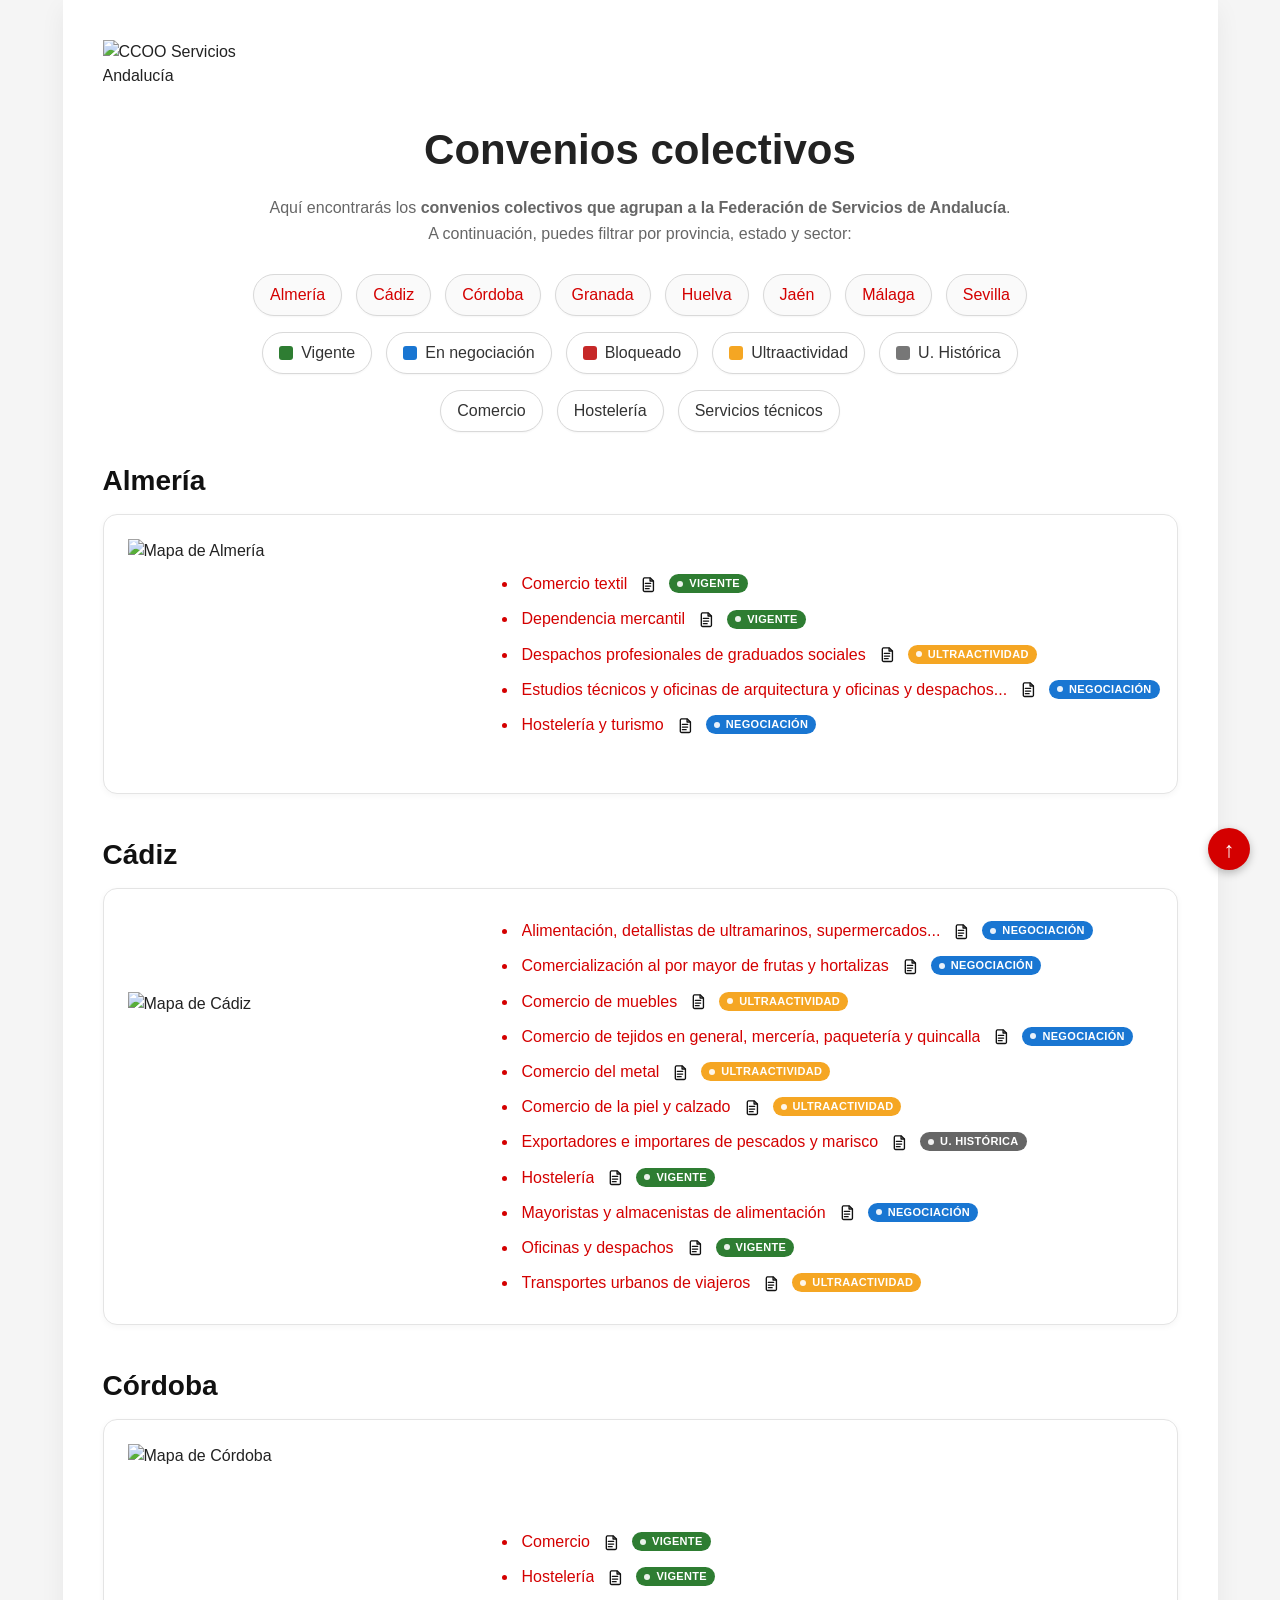
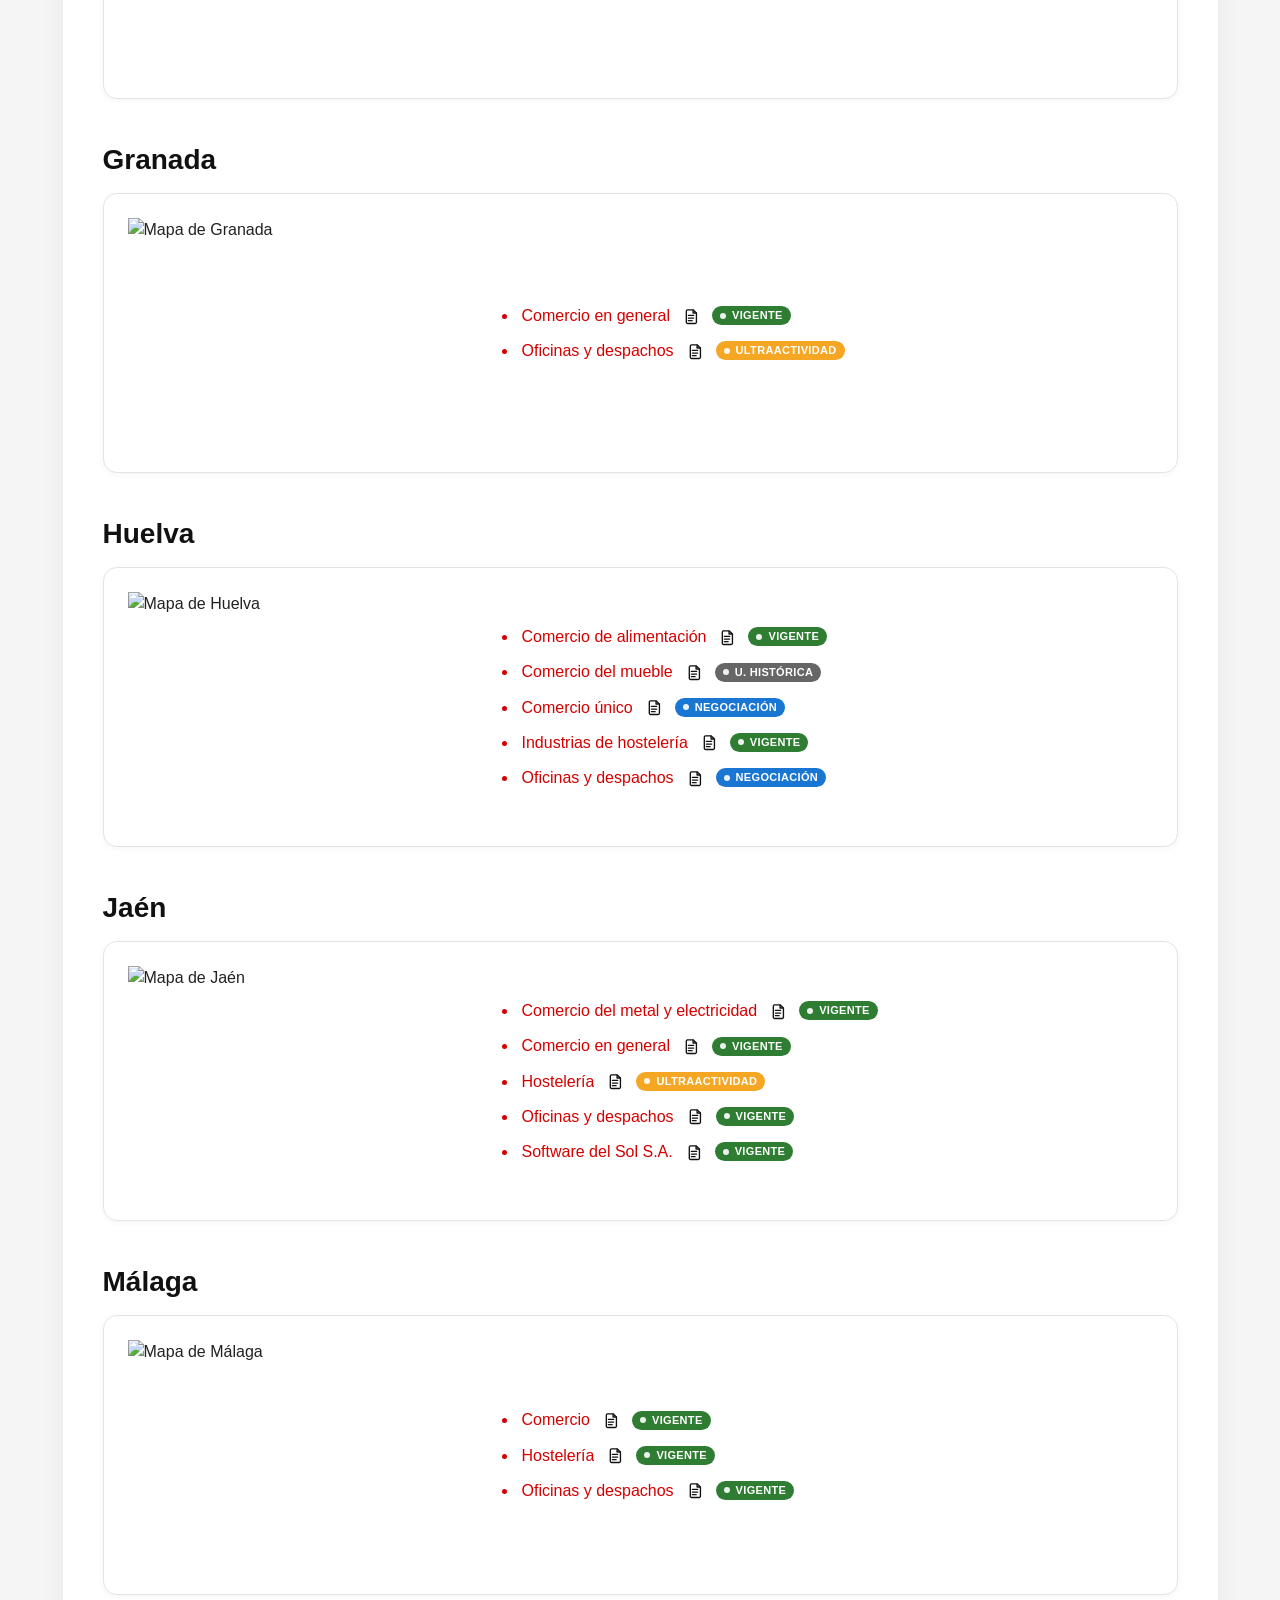
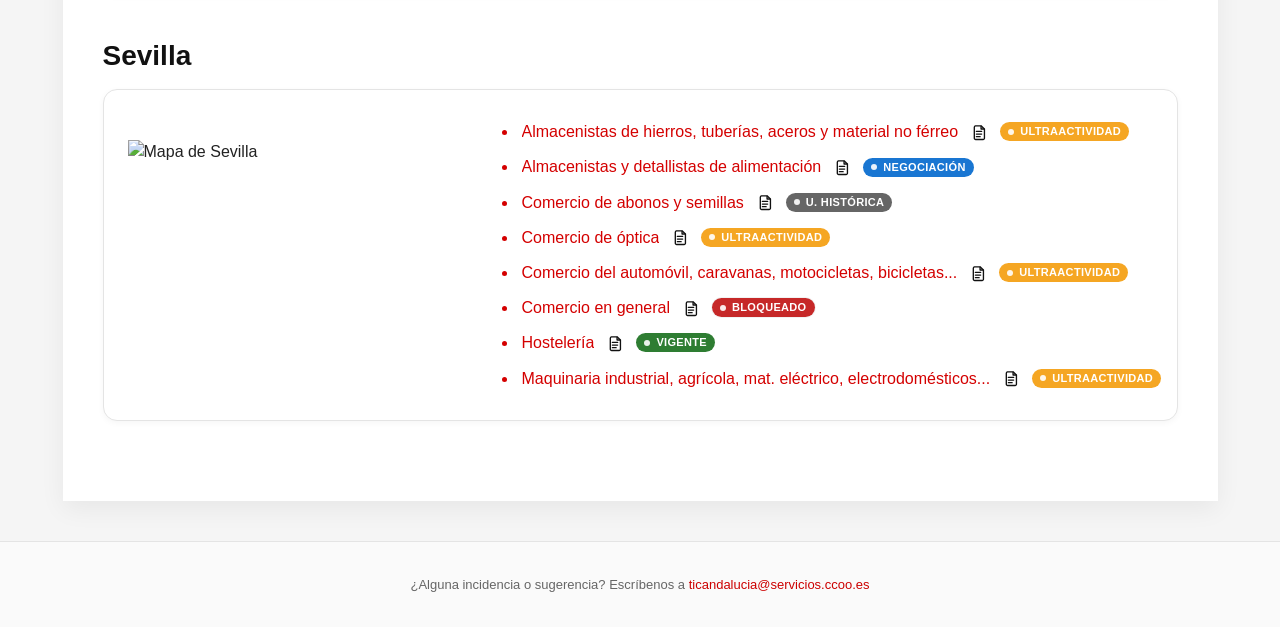
==== index.html @ d693a4e1 "Rename convenios.html to index.html" ====
<!DOCTYPE html>

<html lang="es">
<head>
<meta charset="utf-8"/>
<meta content="width=device-width, initial-scale=1.0" name="viewport"/>
<title>Convenios colectivos</title>
<meta content="Convenios colectivos provinciales del sector servicios en Andalucía" name="description"/>
<link href="style.css" rel="stylesheet"/>
</head>
<body>
<a aria-label="Volver arriba" class="volver-arriba" href="#">↑</a>
<div class="container">
<img alt="CCOO Servicios Andalucía" class="logo" src="img/ccoo.png"/>
<h1>Convenios colectivos</h1>
<p class="intro">
Aquí encontrarás los <b>convenios colectivos que agrupan a la Federación de Servicios de Andalucía</b>.</br>A continuación, puedes filtrar por provincia, estado y sector:
</p>
<nav aria-label="Filtrar por provincias" class="indice-provincias">
<button class="provincia-filtro" data-provincia="almeria" type="button" title="Filtrar por provincia: Almería">Almería</button>
<button class="provincia-filtro" data-provincia="cadiz" type="button" title="Filtrar por provincia: Cádiz">Cádiz</button>
<button class="provincia-filtro" data-provincia="cordoba" type="button" title="Filtrar por provincia: Córdoba">Córdoba</button>
<button class="provincia-filtro" data-provincia="granada" type="button" title="Filtrar por provincia: Granada">Granada</button>
<button class="provincia-filtro" data-provincia="huelva" type="button" title="Filtrar por provincia: Huelva">Huelva</button>
<button class="provincia-filtro" data-provincia="jaen" type="button" title="Filtrar por provincia: Jaén">Jaén</button>
<button class="provincia-filtro" data-provincia="malaga" type="button" title="Filtrar por provincia: Málaga">Málaga</button>
<button class="provincia-filtro" data-provincia="sevilla" type="button" title="Filtrar por provincia: Sevilla">Sevilla</button>
</nav>
<div aria-label="Filtrar por estado del convenio" class="leyenda-estados">
<button class="estado-item" data-estado="vigente" type="button" title="Filtrar por estado: Vigente">
<span class="badge vigente"></span> Vigente
</button>
<button class="estado-item" data-estado="negociacion" type="button" title="Filtrar por estado: En negociación">
<span class="badge negociacion"></span> En negociación
</button>
<button class="estado-item" data-estado="bloqueado" type="button" title="Filtrar por estado: Bloqueado">
<span class="badge bloqueado"></span> Bloqueado
</button>
<button class="estado-item" data-estado="ultraactividad" type="button" title="Filtrar por estado: Ultraactividad">
<span class="badge ultra"></span> Ultraactividad
</button>
<button class="estado-item" data-estado="caducado" type="button" title="Filtrar por estado: Ultraactividad histórica">
<span class="badge caducado"></span> U. Histórica
</button>
</div>
<div aria-label="Filtrar por sector" class="leyenda-sectores">
<button class="sector-item" data-sector="comercio" type="button" title="Filtrar por sector: Comercio">Comercio</button>
<button class="sector-item" data-sector="hosteleria-turismo" type="button" title="Filtrar por sector: Hostelería">Hostelería</button>
<button class="sector-item" data-sector="servicios-tecnicos" type="button" title="Filtrar por sector: Servicios técnicos">Servicios técnicos</button>
</div>
<h2 id="almeria">Almería</h2>
<div class="provincia" data-provincia="almeria">
<img alt="Mapa de Almería" src="img/almeria.png"/>
<ul>
<li class="convenio vigente" data-codigo="04000115011982"><div class="convenio-cabecera"><a href="https://ccoo.app/convenio/convenio-colectivo-comercio-textil-de-almeria/" title="Información general" target="_blank" rel="noopener">Comercio textil</a><div class="convenio-acciones">
<button aria-label="Detalle" class="icono-accion icono-detalle" title="Detalle" type="button">
<svg aria-hidden="true" viewbox="0 0 24 24">
<path d="M7 3.75h7.75L19.25 8v12.25A1.75 1.75 0 0 1 17.5 22h-10A1.75 1.75 0 0 1 5.75 20.25V5.5A1.75 1.75 0 0 1 7.5 3.75Z" fill="none" stroke="currentColor" stroke-linejoin="round" stroke-width="1.8"></path>
<path d="M14.75 3.75V8h4.5" fill="none" stroke="currentColor" stroke-linejoin="round" stroke-width="1.8"></path>
<path d="M8.5 11.25h7M8.5 14.75h7M8.5 18.25h5" fill="none" stroke="currentColor" stroke-linecap="round" stroke-width="1.8"></path>
</svg>
</button>
</div><span class="estado vigente">VIGENTE</span></div></li>
<li class="convenio vigente" data-codigo="04000175011982"><div class="convenio-cabecera"><a href="https://ccoo.app/convenio/convenio-colectivo-dependencia-mercantil-comercio-de-almeria/" title="Información general" target="_blank" rel="noopener">Dependencia mercantil</a><div class="convenio-acciones">
<button aria-label="Detalle" class="icono-accion icono-detalle" title="Detalle" type="button">
<svg aria-hidden="true" viewbox="0 0 24 24">
<path d="M7 3.75h7.75L19.25 8v12.25A1.75 1.75 0 0 1 17.5 22h-10A1.75 1.75 0 0 1 5.75 20.25V5.5A1.75 1.75 0 0 1 7.5 3.75Z" fill="none" stroke="currentColor" stroke-linejoin="round" stroke-width="1.8"></path>
<path d="M14.75 3.75V8h4.5" fill="none" stroke="currentColor" stroke-linejoin="round" stroke-width="1.8"></path>
<path d="M8.5 11.25h7M8.5 14.75h7M8.5 18.25h5" fill="none" stroke="currentColor" stroke-linecap="round" stroke-width="1.8"></path>
</svg>
</button>
</div><span class="estado vigente">VIGENTE</span></div></li>
<li class="convenio ultraactividad" data-codigo="04000195011982"><div class="convenio-cabecera"><a href="https://ccoo.app/convenio/convenio-colectivo-despachos-profesionales-de-graduados-sociales-de-almeria/" title="Información general" target="_blank" rel="noopener">Despachos profesionales de graduados sociales</a><div class="convenio-acciones">
<button aria-label="Detalle" class="icono-accion icono-detalle" title="Detalle" type="button">
<svg aria-hidden="true" viewbox="0 0 24 24">
<path d="M7 3.75h7.75L19.25 8v12.25A1.75 1.75 0 0 1 17.5 22h-10A1.75 1.75 0 0 1 5.75 20.25V5.5A1.75 1.75 0 0 1 7.5 3.75Z" fill="none" stroke="currentColor" stroke-linejoin="round" stroke-width="1.8"></path>
<path d="M14.75 3.75V8h4.5" fill="none" stroke="currentColor" stroke-linejoin="round" stroke-width="1.8"></path>
<path d="M8.5 11.25h7M8.5 14.75h7M8.5 18.25h5" fill="none" stroke="currentColor" stroke-linecap="round" stroke-width="1.8"></path>
</svg>
</button>
</div><span class="estado ultraactividad" class="estado vigente">ULTRAACTIVIDAD</span></div></li>
<li class="convenio negociacion" data-codigo="04000295011982"><div class="convenio-cabecera"><a href="https://ccoo.app/convenio/convenio-colectivo-estudios-tecnicos-y-oficinas-de-arquitectura-y-oficinas-y-despachos-en-general-de-almeria/" title="Información general" target="_blank" rel="noopener">Estudios técnicos y oficinas de arquitectura y oficinas y despachos...</a><div class="convenio-acciones">
<button aria-label="Detalle" class="icono-accion icono-detalle" title="Detalle" type="button">
<svg aria-hidden="true" viewbox="0 0 24 24">
<path d="M7 3.75h7.75L19.25 8v12.25A1.75 1.75 0 0 1 17.5 22h-10A1.75 1.75 0 0 1 5.75 20.25V5.5A1.75 1.75 0 0 1 7.5 3.75Z" fill="none" stroke="currentColor" stroke-linejoin="round" stroke-width="1.8"></path>
<path d="M14.75 3.75V8h4.5" fill="none" stroke="currentColor" stroke-linejoin="round" stroke-width="1.8"></path>
<path d="M8.5 11.25h7M8.5 14.75h7M8.5 18.25h5" fill="none" stroke="currentColor" stroke-linecap="round" stroke-width="1.8"></path>
</svg>
</button>
</div><span class="estado negociacion">NEGOCIACIÓN</span></div></li>
<li class="convenio negociacion" data-codigo="04000365011982"><div class="convenio-cabecera"><a href="https://ccoo.app/convenio/convenio-colectivo-hosteleria-y-turismo-de-almeria/" title="Información general" target="_blank" rel="noopener">Hostelería y turismo</a><div class="convenio-acciones">
<button aria-label="Detalle" class="icono-accion icono-detalle" title="Detalle" type="button">
<svg aria-hidden="true" viewbox="0 0 24 24">
<path d="M7 3.75h7.75L19.25 8v12.25A1.75 1.75 0 0 1 17.5 22h-10A1.75 1.75 0 0 1 5.75 20.25V5.5A1.75 1.75 0 0 1 7.5 3.75Z" fill="none" stroke="currentColor" stroke-linejoin="round" stroke-width="1.8"></path>
<path d="M14.75 3.75V8h4.5" fill="none" stroke="currentColor" stroke-linejoin="round" stroke-width="1.8"></path>
<path d="M8.5 11.25h7M8.5 14.75h7M8.5 18.25h5" fill="none" stroke="currentColor" stroke-linecap="round" stroke-width="1.8"></path>
</svg>
</button>
</div><span class="estado negociacion">NEGOCIACIÓN</span></div></li>
</ul>
</div>
<h2 id="cadiz">Cádiz</h2>
<div class="provincia" data-provincia="cadiz">
<img alt="Mapa de Cádiz" src="img/cadiz.png"/>
<ul>
<li class="convenio negociacion" data-codigo="11003305012001"><div class="convenio-cabecera"><a href="https://ccoo.app/convenio/convenio-colectivo-alimentacion-detallistas-de-ultramarinos-supermercados-y-autoservicios-de-cadiz/" title="Información general" target="_blank" rel="noopener">Alimentación, detallistas de ultramarinos, supermercados...</a><div class="convenio-acciones">
<button aria-label="Detalle" class="icono-accion icono-detalle" title="Detalle" type="button">
<svg aria-hidden="true" viewbox="0 0 24 24">
<path d="M7 3.75h7.75L19.25 8v12.25A1.75 1.75 0 0 1 17.5 22h-10A1.75 1.75 0 0 1 5.75 20.25V5.5A1.75 1.75 0 0 1 7.5 3.75Z" fill="none" stroke="currentColor" stroke-linejoin="round" stroke-width="1.8"></path>
<path d="M14.75 3.75V8h4.5" fill="none" stroke="currentColor" stroke-linejoin="round" stroke-width="1.8"></path>
<path d="M8.5 11.25h7M8.5 14.75h7M8.5 18.25h5" fill="none" stroke="currentColor" stroke-linecap="round" stroke-width="1.8"></path>
</svg>
</button>
</div><span class="estado negociacion">NEGOCIACIÓN</span></div></li>
<li class="convenio negociacion" data-codigo="11001214011982"><div class="convenio-cabecera"><a href="https://ccoo.app/convenio/convenio-colectivo-comercializacion-al-por-mayor-de-frutas-y-hortalizas-para-cadiz-capital-de-cadiz/" title="Información general" target="_blank" rel="noopener">Comercialización al por mayor de frutas y hortalizas</a><div class="convenio-acciones">
<button aria-label="Detalle" class="icono-accion icono-detalle" title="Detalle" type="button">
<svg aria-hidden="true" viewbox="0 0 24 24">
<path d="M7 3.75h7.75L19.25 8v12.25A1.75 1.75 0 0 1 17.5 22h-10A1.75 1.75 0 0 1 5.75 20.25V5.5A1.75 1.75 0 0 1 7.5 3.75Z" fill="none" stroke="currentColor" stroke-linejoin="round" stroke-width="1.8"></path>
<path d="M14.75 3.75V8h4.5" fill="none" stroke="currentColor" stroke-linejoin="round" stroke-width="1.8"></path>
<path d="M8.5 11.25h7M8.5 14.75h7M8.5 18.25h5" fill="none" stroke="currentColor" stroke-linecap="round" stroke-width="1.8"></path>
</svg>
</button>
</div><span class="estado negociacion">NEGOCIACIÓN</span></div></li>
<li class="convenio ultraactividad" data-codigo="11000985011982"><div class="convenio-cabecera"><a href="https://ccoo.app/convenio/convenio-colectivo-comercio-del-mueble-de-cadiz/" title="Información general" target="_blank" rel="noopener">Comercio de muebles</a><div class="convenio-acciones">
<button aria-label="Detalle" class="icono-accion icono-detalle" title="Detalle" type="button">
<svg aria-hidden="true" viewbox="0 0 24 24">
<path d="M7 3.75h7.75L19.25 8v12.25A1.75 1.75 0 0 1 17.5 22h-10A1.75 1.75 0 0 1 5.75 20.25V5.5A1.75 1.75 0 0 1 7.5 3.75Z" fill="none" stroke="currentColor" stroke-linejoin="round" stroke-width="1.8"></path>
<path d="M14.75 3.75V8h4.5" fill="none" stroke="currentColor" stroke-linejoin="round" stroke-width="1.8"></path>
<path d="M8.5 11.25h7M8.5 14.75h7M8.5 18.25h5" fill="none" stroke="currentColor" stroke-linecap="round" stroke-width="1.8"></path>
</svg>
</button>
</div><span class="estado ultraactividad">ULTRAACTIVIDAD</span></div></li>
<li class="convenio negociacion" data-codigo="11000725011981"><div class="convenio-cabecera"><a href="https://ccoo.app/convenio/convenio-colectivo-comercio-de-tejidos-en-general-merceria-paqueteria-y-quincalla-de-cadiz/" title="Información general" target="_blank" rel="noopener">Comercio de tejidos en general, mercería, paquetería y quincalla</a><div class="convenio-acciones">
<button aria-label="Detalle" class="icono-accion icono-detalle" title="Detalle" type="button">
<svg aria-hidden="true" viewbox="0 0 24 24">
<path d="M7 3.75h7.75L19.25 8v12.25A1.75 1.75 0 0 1 17.5 22h-10A1.75 1.75 0 0 1 5.75 20.25V5.5A1.75 1.75 0 0 1 7.5 3.75Z" fill="none" stroke="currentColor" stroke-linejoin="round" stroke-width="1.8"></path>
<path d="M14.75 3.75V8h4.5" fill="none" stroke="currentColor" stroke-linejoin="round" stroke-width="1.8"></path>
<path d="M8.5 11.25h7M8.5 14.75h7M8.5 18.25h5" fill="none" stroke="currentColor" stroke-linecap="round" stroke-width="1.8"></path>
</svg>
</button>
</div><span class="estado negociacion">NEGOCIACIÓN</span></div></li>
<li class="convenio ultraactividad" data-codigo="11000915011982"><div class="convenio-cabecera"><a href="https://ccoo.app/convenio/convenio-colectivo-comercio-del-metal-de-cadiz/" title="Información general" target="_blank" rel="noopener">Comercio del metal</a><div class="convenio-acciones">
<button aria-label="Detalle" class="icono-accion icono-detalle" title="Detalle" type="button">
<svg aria-hidden="true" viewbox="0 0 24 24">
<path d="M7 3.75h7.75L19.25 8v12.25A1.75 1.75 0 0 1 17.5 22h-10A1.75 1.75 0 0 1 5.75 20.25V5.5A1.75 1.75 0 0 1 7.5 3.75Z" fill="none" stroke="currentColor" stroke-linejoin="round" stroke-width="1.8"></path>
<path d="M14.75 3.75V8h4.5" fill="none" stroke="currentColor" stroke-linejoin="round" stroke-width="1.8"></path>
<path d="M8.5 11.25h7M8.5 14.75h7M8.5 18.25h5" fill="none" stroke="currentColor" stroke-linecap="round" stroke-width="1.8"></path>
</svg>
</button>
</div><span class="estado ultraactividad" class="estado vigente">ULTRAACTIVIDAD</span></div></li>
<li class="convenio ultraactividad" data-codigo="11000475011982"><div class="convenio-cabecera"><a href="https://ccoo.app/convenio/convenio-colectivo-comercio-de-la-piel-y-calzado-de-cadiz/" title="Información general" target="_blank" rel="noopener">Comercio de la piel y calzado</a><div class="convenio-acciones">
<button aria-label="Detalle" class="icono-accion icono-detalle" title="Detalle" type="button">
<svg aria-hidden="true" viewbox="0 0 24 24">
<path d="M7 3.75h7.75L19.25 8v12.25A1.75 1.75 0 0 1 17.5 22h-10A1.75 1.75 0 0 1 5.75 20.25V5.5A1.75 1.75 0 0 1 7.5 3.75Z" fill="none" stroke="currentColor" stroke-linejoin="round" stroke-width="1.8"></path>
<path d="M14.75 3.75V8h4.5" fill="none" stroke="currentColor" stroke-linejoin="round" stroke-width="1.8"></path>
<path d="M8.5 11.25h7M8.5 14.75h7M8.5 18.25h5" fill="none" stroke="currentColor" stroke-linecap="round" stroke-width="1.8"></path>
</svg>
</button>
</div><span class="estado ultraactividad">ULTRAACTIVIDAD</span></div></li>
<li class="convenio caducado" data-codigo="11000694011981"><div class="convenio-cabecera"><span class="texto-caducado">Exportadores e importares de pescados y marisco</span><div class="convenio-acciones">
<button aria-label="Detalle" class="icono-accion icono-detalle" title="Detalle" type="button">
<svg aria-hidden="true" viewbox="0 0 24 24">
<path d="M7 3.75h7.75L19.25 8v12.25A1.75 1.75 0 0 1 17.5 22h-10A1.75 1.75 0 0 1 5.75 20.25V5.5A1.75 1.75 0 0 1 7.5 3.75Z" fill="none" stroke="currentColor" stroke-linejoin="round" stroke-width="1.8"></path>
<path d="M14.75 3.75V8h4.5" fill="none" stroke="currentColor" stroke-linejoin="round" stroke-width="1.8"></path>
<path d="M8.5 11.25h7M8.5 14.75h7M8.5 18.25h5" fill="none" stroke="currentColor" stroke-linecap="round" stroke-width="1.8"></path>
</svg>
</button>
</div><span class="estado caducado">U. HISTÓRICA</span></div></li>
<li class="convenio vigente" data-codigo="11000065011981"><div class="convenio-cabecera"><a href="https://ccoo.app/convenio/convenio-colectivo-hosteleria-de-cadiz/" title="Información general" target="_blank" rel="noopener">Hostelería</a><div class="convenio-acciones">
<button aria-label="Detalle" class="icono-accion icono-detalle" title="Detalle" type="button">
<svg aria-hidden="true" viewbox="0 0 24 24">
<path d="M7 3.75h7.75L19.25 8v12.25A1.75 1.75 0 0 1 17.5 22h-10A1.75 1.75 0 0 1 5.75 20.25V5.5A1.75 1.75 0 0 1 7.5 3.75Z" fill="none" stroke="currentColor" stroke-linejoin="round" stroke-width="1.8"></path>
<path d="M14.75 3.75V8h4.5" fill="none" stroke="currentColor" stroke-linejoin="round" stroke-width="1.8"></path>
<path d="M8.5 11.25h7M8.5 14.75h7M8.5 18.25h5" fill="none" stroke="currentColor" stroke-linecap="round" stroke-width="1.8"></path>
</svg>
</button>
</div><span class="estado vigente">VIGENTE</span></div></li>
<li class="convenio negociacion" data-codigo="11000115011982"><div class="convenio-cabecera"><a href="https://ccoo.app/convenio/convenio-colectivo-mayoristas-y-almacenistas-de-alimentacion-de-cadiz/" title="Información general" target="_blank" rel="noopener">Mayoristas y almacenistas de alimentación</a><div class="convenio-acciones">
<button aria-label="Detalle" class="icono-accion icono-detalle" title="Detalle" type="button">
<svg aria-hidden="true" viewbox="0 0 24 24">
<path d="M7 3.75h7.75L19.25 8v12.25A1.75 1.75 0 0 1 17.5 22h-10A1.75 1.75 0 0 1 5.75 20.25V5.5A1.75 1.75 0 0 1 7.5 3.75Z" fill="none" stroke="currentColor" stroke-linejoin="round" stroke-width="1.8"></path>
<path d="M14.75 3.75V8h4.5" fill="none" stroke="currentColor" stroke-linejoin="round" stroke-width="1.8"></path>
<path d="M8.5 11.25h7M8.5 14.75h7M8.5 18.25h5" fill="none" stroke="currentColor" stroke-linecap="round" stroke-width="1.8"></path>
</svg>
</button>
</div><span class="estado negociacion">NEGOCIACIÓN</span></div></li>
<li class="convenio vigente" data-codigo="11001235011983"><div class="convenio-cabecera"><a href="https://ccoo.app/convenio/convenio-colectivo-oficinas-y-despachos-de-cadiz/" title="Información general" target="_blank" rel="noopener">Oficinas y despachos</a><div class="convenio-acciones">
<button aria-label="Detalle" class="icono-accion icono-detalle" title="Detalle" type="button">
<svg aria-hidden="true" viewbox="0 0 24 24">
<path d="M7 3.75h7.75L19.25 8v12.25A1.75 1.75 0 0 1 17.5 22h-10A1.75 1.75 0 0 1 5.75 20.25V5.5A1.75 1.75 0 0 1 7.5 3.75Z" fill="none" stroke="currentColor" stroke-linejoin="round" stroke-width="1.8"></path>
<path d="M14.75 3.75V8h4.5" fill="none" stroke="currentColor" stroke-linejoin="round" stroke-width="1.8"></path>
<path d="M8.5 11.25h7M8.5 14.75h7M8.5 18.25h5" fill="none" stroke="currentColor" stroke-linecap="round" stroke-width="1.8"></path>
</svg>
</button>
</div><span class="estado vigente">VIGENTE</span></div></li>
<li class="convenio ultraactividad" data-codigo="11100025012013"><div class="convenio-cabecera"><a href="https://ccoo.app/convenio/convenio-colectivo-transportes-urbanos-de-viajeros-de-cadiz/" title="Información general" target="_blank" rel="noopener">Transportes urbanos de viajeros</a><div class="convenio-acciones">
<button aria-label="Detalle" class="icono-accion icono-detalle" title="Detalle" type="button">
<svg aria-hidden="true" viewbox="0 0 24 24">
<path d="M7 3.75h7.75L19.25 8v12.25A1.75 1.75 0 0 1 17.5 22h-10A1.75 1.75 0 0 1 5.75 20.25V5.5A1.75 1.75 0 0 1 7.5 3.75Z" fill="none" stroke="currentColor" stroke-linejoin="round" stroke-width="1.8"></path>
<path d="M14.75 3.75V8h4.5" fill="none" stroke="currentColor" stroke-linejoin="round" stroke-width="1.8"></path>
<path d="M8.5 11.25h7M8.5 14.75h7M8.5 18.25h5" fill="none" stroke="currentColor" stroke-linecap="round" stroke-width="1.8"></path>
</svg>
</button>
</div><span class="estado ultraactividad">ULTRAACTIVIDAD</span></div></li>
</ul>
</div>
<h2 id="cordoba">Córdoba</h2>
<div class="provincia" data-provincia="cordoba">
<img alt="Mapa de Córdoba" src="img/cordoba.png"/>
<ul>
<li class="convenio vigente" data-codigo="14000025011981"><div class="convenio-cabecera"><a href="https://ccoo.app/convenio/convenio-colectivo-comercio-de-cordoba/" title="Información general" target="_blank" rel="noopener">Comercio</a><div class="convenio-acciones">
<button aria-label="Detalle" class="icono-accion icono-detalle" title="Detalle" type="button">
<svg aria-hidden="true" viewbox="0 0 24 24">
<path d="M7 3.75h7.75L19.25 8v12.25A1.75 1.75 0 0 1 17.5 22h-10A1.75 1.75 0 0 1 5.75 20.25V5.5A1.75 1.75 0 0 1 7.5 3.75Z" fill="none" stroke="currentColor" stroke-linejoin="round" stroke-width="1.8"></path>
<path d="M14.75 3.75V8h4.5" fill="none" stroke="currentColor" stroke-linejoin="round" stroke-width="1.8"></path>
<path d="M8.5 11.25h7M8.5 14.75h7M8.5 18.25h5" fill="none" stroke="currentColor" stroke-linecap="round" stroke-width="1.8"></path>
</svg>
</button>
</div><span class="estado vigente">VIGENTE</span></div></li>
<li class="convenio vigente" data-codigo="14000355011982"><div class="convenio-cabecera"><a href="https://ccoo.app/convenio/convenio-colectivo-hosteleria-de-cordoba/" title="Información general" target="_blank" rel="noopener">Hostelería</a><div class="convenio-acciones">
<button aria-label="Detalle" class="icono-accion icono-detalle" title="Detalle" type="button">
<svg aria-hidden="true" viewbox="0 0 24 24">
<path d="M7 3.75h7.75L19.25 8v12.25A1.75 1.75 0 0 1 17.5 22h-10A1.75 1.75 0 0 1 5.75 20.25V5.5A1.75 1.75 0 0 1 7.5 3.75Z" fill="none" stroke="currentColor" stroke-linejoin="round" stroke-width="1.8"></path>
<path d="M14.75 3.75V8h4.5" fill="none" stroke="currentColor" stroke-linejoin="round" stroke-width="1.8"></path>
<path d="M8.5 11.25h7M8.5 14.75h7M8.5 18.25h5" fill="none" stroke="currentColor" stroke-linecap="round" stroke-width="1.8"></path>
</svg>
</button>
</div><span class="estado vigente">VIGENTE</span></div></li>
</ul>
</div>
<h2 id="granada">Granada</h2>
<div class="provincia" data-provincia="granada">
<img alt="Mapa de Granada" src="img/granada.png"/>
<ul>
<li class="convenio vigente" data-codigo="18000185011981"><div class="convenio-cabecera"><a href="https://ccoo.app/convenio/convenio-colectivo-comercio-en-general-de-granada/" title="Información general" target="_blank" rel="noopener">Comercio en general</a><div class="convenio-acciones">
<button aria-label="Detalle" class="icono-accion icono-detalle" title="Detalle" type="button">
<svg aria-hidden="true" viewbox="0 0 24 24">
<path d="M7 3.75h7.75L19.25 8v12.25A1.75 1.75 0 0 1 17.5 22h-10A1.75 1.75 0 0 1 5.75 20.25V5.5A1.75 1.75 0 0 1 7.5 3.75Z" fill="none" stroke="currentColor" stroke-linejoin="round" stroke-width="1.8"></path>
<path d="M14.75 3.75V8h4.5" fill="none" stroke="currentColor" stroke-linejoin="round" stroke-width="1.8"></path>
<path d="M8.5 11.25h7M8.5 14.75h7M8.5 18.25h5" fill="none" stroke="currentColor" stroke-linecap="round" stroke-width="1.8"></path>
</svg>
</button>
</div><span class="estado vigente">VIGENTE</span></div></li>
<li class="convenio ultraactividad" data-codigo="18000035011982"><div class="convenio-cabecera"><a href="https://ccoo.app/convenio/convenio-colectivo-oficinas-y-despachos-de-granada/" title="Información general" target="_blank" rel="noopener">Oficinas y despachos</a><div class="convenio-acciones">
<button aria-label="Detalle" class="icono-accion icono-detalle" title="Detalle" type="button">
<svg aria-hidden="true" viewbox="0 0 24 24">
<path d="M7 3.75h7.75L19.25 8v12.25A1.75 1.75 0 0 1 17.5 22h-10A1.75 1.75 0 0 1 5.75 20.25V5.5A1.75 1.75 0 0 1 7.5 3.75Z" fill="none" stroke="currentColor" stroke-linejoin="round" stroke-width="1.8"></path>
<path d="M14.75 3.75V8h4.5" fill="none" stroke="currentColor" stroke-linejoin="round" stroke-width="1.8"></path>
<path d="M8.5 11.25h7M8.5 14.75h7M8.5 18.25h5" fill="none" stroke="currentColor" stroke-linecap="round" stroke-width="1.8"></path>
</svg>
</button>
</div><span class="estado ultraactividad">ULTRAACTIVIDAD</span></div></li>
</ul>
</div>
<h2 id="huelva">Huelva</h2>
<div class="provincia" data-provincia="huelva">
<img alt="Mapa de Huelva" src="img/huelva.png"/>
<ul>
<li class="convenio vigente" data-codigo="21000575011981"><div class="convenio-cabecera"><a href="https://ccoo.app/convenio/convenio-colectivo-comercio-de-alimentacion-de-huelva/" title="Información general" target="_blank" rel="noopener">Comercio de alimentación</a><div class="convenio-acciones">
<button aria-label="Detalle" class="icono-accion icono-detalle" title="Detalle" type="button">
<svg aria-hidden="true" viewbox="0 0 24 24">
<path d="M7 3.75h7.75L19.25 8v12.25A1.75 1.75 0 0 1 17.5 22h-10A1.75 1.75 0 0 1 5.75 20.25V5.5A1.75 1.75 0 0 1 7.5 3.75Z" fill="none" stroke="currentColor" stroke-linejoin="round" stroke-width="1.8"></path>
<path d="M14.75 3.75V8h4.5" fill="none" stroke="currentColor" stroke-linejoin="round" stroke-width="1.8"></path>
<path d="M8.5 11.25h7M8.5 14.75h7M8.5 18.25h5" fill="none" stroke="currentColor" stroke-linecap="round" stroke-width="1.8"></path>
</svg>
</button>
</div><span class="estado vigente">VIGENTE</span></div></li>
<li class="convenio caducado" data-codigo="21000235011981"><div class="convenio-cabecera"><a href="https://ccoo.app/convenio/convenio-colectivo-comercio-del-mueble-de-huelva/" title="Información general" target="_blank" rel="noopener">Comercio del mueble</a><div class="convenio-acciones">
<button aria-label="Detalle" class="icono-accion icono-detalle" title="Detalle" type="button">
<svg aria-hidden="true" viewbox="0 0 24 24">
<path d="M7 3.75h7.75L19.25 8v12.25A1.75 1.75 0 0 1 17.5 22h-10A1.75 1.75 0 0 1 5.75 20.25V5.5A1.75 1.75 0 0 1 7.5 3.75Z" fill="none" stroke="currentColor" stroke-linejoin="round" stroke-width="1.8"></path>
<path d="M14.75 3.75V8h4.5" fill="none" stroke="currentColor" stroke-linejoin="round" stroke-width="1.8"></path>
<path d="M8.5 11.25h7M8.5 14.75h7M8.5 18.25h5" fill="none" stroke="currentColor" stroke-linecap="round" stroke-width="1.8"></path>
</svg>
</button>
</div><span class="estado caducado">U. HISTÓRICA</span></div></li>
<li class="convenio negociacion" data-codigo="21001905012002"><div class="convenio-cabecera"><a href="https://ccoo.app/convenio/convenio-colectivo-comercio-unico-de-huelva/" title="Información general" target="_blank" rel="noopener">Comercio único</a><div class="convenio-acciones">
<button aria-label="Detalle" class="icono-accion icono-detalle" title="Detalle" type="button">
<svg aria-hidden="true" viewbox="0 0 24 24">
<path d="M7 3.75h7.75L19.25 8v12.25A1.75 1.75 0 0 1 17.5 22h-10A1.75 1.75 0 0 1 5.75 20.25V5.5A1.75 1.75 0 0 1 7.5 3.75Z" fill="none" stroke="currentColor" stroke-linejoin="round" stroke-width="1.8"></path>
<path d="M14.75 3.75V8h4.5" fill="none" stroke="currentColor" stroke-linejoin="round" stroke-width="1.8"></path>
<path d="M8.5 11.25h7M8.5 14.75h7M8.5 18.25h5" fill="none" stroke="currentColor" stroke-linecap="round" stroke-width="1.8"></path>
</svg>
</button>
</div><span class="estado negociacion">NEGOCIACIÓN</span></div></li>
<li class="convenio vigente" data-codigo="21000585011981"><div class="convenio-cabecera"><a href="https://ccoo.app/convenio/convenio-colectivo-industrias-de-hosteleria-de-huelva/" title="Información general" target="_blank" rel="noopener">Industrias de hostelería</a><div class="convenio-acciones">
<button aria-label="Detalle" class="icono-accion icono-detalle" title="Detalle" type="button">
<svg aria-hidden="true" viewbox="0 0 24 24">
<path d="M7 3.75h7.75L19.25 8v12.25A1.75 1.75 0 0 1 17.5 22h-10A1.75 1.75 0 0 1 5.75 20.25V5.5A1.75 1.75 0 0 1 7.5 3.75Z" fill="none" stroke="currentColor" stroke-linejoin="round" stroke-width="1.8"></path>
<path d="M14.75 3.75V8h4.5" fill="none" stroke="currentColor" stroke-linejoin="round" stroke-width="1.8"></path>
<path d="M8.5 11.25h7M8.5 14.75h7M8.5 18.25h5" fill="none" stroke="currentColor" stroke-linecap="round" stroke-width="1.8"></path>
</svg>
</button>
</div><span class="estado vigente">VIGENTE</span></div></li>
<li class="convenio negociacion" data-codigo="21001595011998"><div class="convenio-cabecera"><a href="https://ccoo.app/convenio/convenio-colectivo-oficinas-y-despachos-de-huelva/" title="Información general" target="_blank" rel="noopener">Oficinas y despachos</a><div class="convenio-acciones">
<button aria-label="Detalle" class="icono-accion icono-detalle" title="Detalle" type="button">
<svg aria-hidden="true" viewbox="0 0 24 24">
<path d="M7 3.75h7.75L19.25 8v12.25A1.75 1.75 0 0 1 17.5 22h-10A1.75 1.75 0 0 1 5.75 20.25V5.5A1.75 1.75 0 0 1 7.5 3.75Z" fill="none" stroke="currentColor" stroke-linejoin="round" stroke-width="1.8"></path>
<path d="M14.75 3.75V8h4.5" fill="none" stroke="currentColor" stroke-linejoin="round" stroke-width="1.8"></path>
<path d="M8.5 11.25h7M8.5 14.75h7M8.5 18.25h5" fill="none" stroke="currentColor" stroke-linecap="round" stroke-width="1.8"></path>
</svg>
</button>
</div><span class="estado negociacion">NEGOCIACIÓN</span></div></li>
</ul>
</div>
<h2 id="jaen">Jaén</h2>
<div class="provincia" data-provincia="jaen">
<img alt="Mapa de Jaén" src="img/jaen.png"/>
<ul>
<li class="convenio vigente" data-codigo="23000325011984"><div class="convenio-cabecera"><a href="https://ccoo.app/convenio/convenio-colectivo-comercio-del-metal-y-electricidad-de-jaen/" title="Información general" target="_blank" rel="noopener">Comercio del metal y electricidad</a><div class="convenio-acciones">
<button aria-label="Detalle" class="icono-accion icono-detalle" title="Detalle" type="button">
<svg aria-hidden="true" viewbox="0 0 24 24">
<path d="M7 3.75h7.75L19.25 8v12.25A1.75 1.75 0 0 1 17.5 22h-10A1.75 1.75 0 0 1 5.75 20.25V5.5A1.75 1.75 0 0 1 7.5 3.75Z" fill="none" stroke="currentColor" stroke-linejoin="round" stroke-width="1.8"></path>
<path d="M14.75 3.75V8h4.5" fill="none" stroke="currentColor" stroke-linejoin="round" stroke-width="1.8"></path>
<path d="M8.5 11.25h7M8.5 14.75h7M8.5 18.25h5" fill="none" stroke="currentColor" stroke-linecap="round" stroke-width="1.8"></path>
</svg>
</button>
</div><span class="estado vigente">VIGENTE</span></div></li>
<li class="convenio vigente" data-codigo="23101495012017"><div class="convenio-cabecera"><a href="https://ccoo.app/convenio/convenio-colectivo-comercio-en-general-de-jaen/" title="Información general" target="_blank" rel="noopener">Comercio en general</a><div class="convenio-acciones">
<button aria-label="Detalle" class="icono-accion icono-detalle" title="Detalle" type="button">
<svg aria-hidden="true" viewbox="0 0 24 24">
<path d="M7 3.75h7.75L19.25 8v12.25A1.75 1.75 0 0 1 17.5 22h-10A1.75 1.75 0 0 1 5.75 20.25V5.5A1.75 1.75 0 0 1 7.5 3.75Z" fill="none" stroke="currentColor" stroke-linejoin="round" stroke-width="1.8"></path>
<path d="M14.75 3.75V8h4.5" fill="none" stroke="currentColor" stroke-linejoin="round" stroke-width="1.8"></path>
<path d="M8.5 11.25h7M8.5 14.75h7M8.5 18.25h5" fill="none" stroke="currentColor" stroke-linecap="round" stroke-width="1.8"></path>
</svg>
</button>
</div><span class="estado vigente">VIGENTE</span></div></li>
<li class="convenio ultraactividad" data-codigo="23000425011983"><div class="convenio-cabecera"><a href="https://ccoo.app/convenio/convenio-colectivo-hosteleria-de-jaen/" title="Información general" target="_blank" rel="noopener">Hostelería</a><div class="convenio-acciones">
<button aria-label="Detalle" class="icono-accion icono-detalle" title="Detalle" type="button">
<svg aria-hidden="true" viewbox="0 0 24 24">
<path d="M7 3.75h7.75L19.25 8v12.25A1.75 1.75 0 0 1 17.5 22h-10A1.75 1.75 0 0 1 5.75 20.25V5.5A1.75 1.75 0 0 1 7.5 3.75Z" fill="none" stroke="currentColor" stroke-linejoin="round" stroke-width="1.8"></path>
<path d="M14.75 3.75V8h4.5" fill="none" stroke="currentColor" stroke-linejoin="round" stroke-width="1.8"></path>
<path d="M8.5 11.25h7M8.5 14.75h7M8.5 18.25h5" fill="none" stroke="currentColor" stroke-linecap="round" stroke-width="1.8"></path>
</svg>
</button>
</div><span class="estado ultraactividad">ULTRAACTIVIDAD</span></div></li>
<li class="convenio vigente" data-codigo="23000245011981"><div class="convenio-cabecera"><a href="https://ccoo.app/convenio/convenio-colectivo-oficinas-y-despachos-de-jaen/" title="Información general" target="_blank" rel="noopener">Oficinas y despachos</a><div class="convenio-acciones">
<button aria-label="Detalle" class="icono-accion icono-detalle" title="Detalle" type="button">
<svg aria-hidden="true" viewbox="0 0 24 24">
<path d="M7 3.75h7.75L19.25 8v12.25A1.75 1.75 0 0 1 17.5 22h-10A1.75 1.75 0 0 1 5.75 20.25V5.5A1.75 1.75 0 0 1 7.5 3.75Z" fill="none" stroke="currentColor" stroke-linejoin="round" stroke-width="1.8"></path>
<path d="M14.75 3.75V8h4.5" fill="none" stroke="currentColor" stroke-linejoin="round" stroke-width="1.8"></path>
<path d="M8.5 11.25h7M8.5 14.75h7M8.5 18.25h5" fill="none" stroke="currentColor" stroke-linecap="round" stroke-width="1.8"></path>
</svg>
</button>
</div><span class="estado vigente">VIGENTE</span></div></li>
<li class="convenio vigente" data-codigo="23101544012017"><div class="convenio-cabecera"><a href="https://bop.dipujaen.es/descargarws.dip?fechaBoletin=2024-08-12&amp;numeroEdicto=3450&amp;ejercicioBop=2024&amp;tipo=bop&amp;anioExpedienteEdicto=2024" title="Información general" target="_blank" rel="noopener">Software del Sol S.A.</a><div class="convenio-acciones">
<button aria-label="Detalle" class="icono-accion icono-detalle" title="Detalle" type="button">
<svg aria-hidden="true" viewbox="0 0 24 24">
<path d="M7 3.75h7.75L19.25 8v12.25A1.75 1.75 0 0 1 17.5 22h-10A1.75 1.75 0 0 1 5.75 20.25V5.5A1.75 1.75 0 0 1 7.5 3.75Z" fill="none" stroke="currentColor" stroke-linejoin="round" stroke-width="1.8"></path>
<path d="M14.75 3.75V8h4.5" fill="none" stroke="currentColor" stroke-linejoin="round" stroke-width="1.8"></path>
<path d="M8.5 11.25h7M8.5 14.75h7M8.5 18.25h5" fill="none" stroke="currentColor" stroke-linecap="round" stroke-width="1.8"></path>
</svg>
</button>
</div><span class="estado vigente">VIGENTE</span></div></li>
</ul>
</div>
<h2 id="malaga">Málaga</h2>
<div class="provincia" data-provincia="malaga">
<img alt="Mapa de Málaga" src="img/malaga.png"/>
<ul>
<li class="convenio vigente" data-codigo="29004865011992"><div class="convenio-cabecera"><a href="https://ccoo.app/convenio/convenio-colectivo-comercio-en-general-de-malaga/" title="Información general" target="_blank" rel="noopener">Comercio</a><div class="convenio-acciones">
<button aria-label="Detalle" class="icono-accion icono-detalle" title="Detalle" type="button">
<svg aria-hidden="true" viewbox="0 0 24 24">
<path d="M7 3.75h7.75L19.25 8v12.25A1.75 1.75 0 0 1 17.5 22h-10A1.75 1.75 0 0 1 5.75 20.25V5.5A1.75 1.75 0 0 1 7.5 3.75Z" fill="none" stroke="currentColor" stroke-linejoin="round" stroke-width="1.8"></path>
<path d="M14.75 3.75V8h4.5" fill="none" stroke="currentColor" stroke-linejoin="round" stroke-width="1.8"></path>
<path d="M8.5 11.25h7M8.5 14.75h7M8.5 18.25h5" fill="none" stroke="currentColor" stroke-linecap="round" stroke-width="1.8"></path>
</svg>
</button>
</div><span class="estado vigente">VIGENTE</span></div></li>
<li class="convenio vigente" data-codigo="29000945011981"><div class="convenio-cabecera"><a href="https://ccoo.app/convenio/convenio-colectivo-hosteleria-de-malaga/" title="Información general" target="_blank" rel="noopener">Hostelería</a><div class="convenio-acciones">
<button aria-label="Detalle" class="icono-accion icono-detalle" title="Detalle" type="button">
<svg aria-hidden="true" viewbox="0 0 24 24">
<path d="M7 3.75h7.75L19.25 8v12.25A1.75 1.75 0 0 1 17.5 22h-10A1.75 1.75 0 0 1 5.75 20.25V5.5A1.75 1.75 0 0 1 7.5 3.75Z" fill="none" stroke="currentColor" stroke-linejoin="round" stroke-width="1.8"></path>
<path d="M14.75 3.75V8h4.5" fill="none" stroke="currentColor" stroke-linejoin="round" stroke-width="1.8"></path>
<path d="M8.5 11.25h7M8.5 14.75h7M8.5 18.25h5" fill="none" stroke="currentColor" stroke-linecap="round" stroke-width="1.8"></path>
</svg>
</button>
</div><span class="estado vigente">VIGENTE</span></div></li>
<li class="convenio vigente" data-codigo="29001195011981"><div class="convenio-cabecera"><a href="https://ccoo.app/convenio/convenio-colectivo-oficinas-y-despachos-de-malaga/" title="Información general" target="_blank" rel="noopener">Oficinas y despachos</a><div class="convenio-acciones">
<button aria-label="Detalle" class="icono-accion icono-detalle" title="Detalle" type="button">
<svg aria-hidden="true" viewbox="0 0 24 24">
<path d="M7 3.75h7.75L19.25 8v12.25A1.75 1.75 0 0 1 17.5 22h-10A1.75 1.75 0 0 1 5.75 20.25V5.5A1.75 1.75 0 0 1 7.5 3.75Z" fill="none" stroke="currentColor" stroke-linejoin="round" stroke-width="1.8"></path>
<path d="M14.75 3.75V8h4.5" fill="none" stroke="currentColor" stroke-linejoin="round" stroke-width="1.8"></path>
<path d="M8.5 11.25h7M8.5 14.75h7M8.5 18.25h5" fill="none" stroke="currentColor" stroke-linecap="round" stroke-width="1.8"></path>
</svg>
</button>
</div><span class="estado vigente">VIGENTE</span></div></li>
</ul>
</div>
<h2 id="sevilla">Sevilla</h2>
<div class="provincia" data-provincia="sevilla">
<img alt="Mapa de Sevilla" src="img/sevilla.png"/>
<ul>
<li class="convenio ultraactividad" data-codigo="41000085011981"><div class="convenio-cabecera"><a href="https://ccoo.app/convenio/convenio-colectivo-almacenistas-de-hierros-tuberias-aceros-y-material-no-ferreo-de-sevilla/" title="Información general" target="_blank" rel="noopener">Almacenistas de hierros, tuberías, aceros y material no férreo</a><div class="convenio-acciones">
<button aria-label="Detalle" class="icono-accion icono-detalle" title="Detalle" type="button">
<svg aria-hidden="true" viewbox="0 0 24 24">
<path d="M7 3.75h7.75L19.25 8v12.25A1.75 1.75 0 0 1 17.5 22h-10A1.75 1.75 0 0 1 5.75 20.25V5.5A1.75 1.75 0 0 1 7.5 3.75Z" fill="none" stroke="currentColor" stroke-linejoin="round" stroke-width="1.8"></path>
<path d="M14.75 3.75V8h4.5" fill="none" stroke="currentColor" stroke-linejoin="round" stroke-width="1.8"></path>
<path d="M8.5 11.25h7M8.5 14.75h7M8.5 18.25h5" fill="none" stroke="currentColor" stroke-linecap="round" stroke-width="1.8"></path>
</svg>
</button>
</div><span class="estado ultraactividad">ULTRAACTIVIDAD</span></div></li>
<li class="convenio negociacion" data-codigo="41000105011982"><div class="convenio-cabecera"><a href="https://ccoo.app/convenio/convenio-colectivo-almacenistas-y-detallistas-de-alimentacion-de-sevilla/" title="Información general" target="_blank" rel="noopener">Almacenistas y detallistas de alimentación</a><div class="convenio-acciones">
<button aria-label="Detalle" class="icono-accion icono-detalle" title="Detalle" type="button">
<svg aria-hidden="true" viewbox="0 0 24 24">
<path d="M7 3.75h7.75L19.25 8v12.25A1.75 1.75 0 0 1 17.5 22h-10A1.75 1.75 0 0 1 5.75 20.25V5.5A1.75 1.75 0 0 1 7.5 3.75Z" fill="none" stroke="currentColor" stroke-linejoin="round" stroke-width="1.8"></path>
<path d="M14.75 3.75V8h4.5" fill="none" stroke="currentColor" stroke-linejoin="round" stroke-width="1.8"></path>
<path d="M8.5 11.25h7M8.5 14.75h7M8.5 18.25h5" fill="none" stroke="currentColor" stroke-linecap="round" stroke-width="1.8"></path>
</svg>
</button>
</div><span class="estado negociacion">NEGOCIACIÓN</span></div></li>
<li class="convenio caducado" data-codigo="41000745011982"><div class="convenio-cabecera"><a href="https://ccoo.app/convenio/convenio-colectivo-comercio-de-abonos-y-semillas-de-sevilla/" title="Información general" target="_blank" rel="noopener">Comercio de abonos y semillas</a><div class="convenio-acciones">
<button aria-label="Detalle" class="icono-accion icono-detalle" title="Detalle" type="button">
<svg aria-hidden="true" viewbox="0 0 24 24">
<path d="M7 3.75h7.75L19.25 8v12.25A1.75 1.75 0 0 1 17.5 22h-10A1.75 1.75 0 0 1 5.75 20.25V5.5A1.75 1.75 0 0 1 7.5 3.75Z" fill="none" stroke="currentColor" stroke-linejoin="round" stroke-width="1.8"></path>
<path d="M14.75 3.75V8h4.5" fill="none" stroke="currentColor" stroke-linejoin="round" stroke-width="1.8"></path>
<path d="M8.5 11.25h7M8.5 14.75h7M8.5 18.25h5" fill="none" stroke="currentColor" stroke-linecap="round" stroke-width="1.8"></path>
</svg>
</button>
</div><span class="estado caducado">U. HISTÓRICA</span></div></li>
<li class="convenio ultraactividad" data-codigo="41000785011981"><div class="convenio-cabecera"><a href="https://www.juntadeandalucia.es/empleoformacionytrabajoautonomo/mapaNegociacionColectiva/descargarDocumento?uuid=9405405e-18c9-11e0-ac8a-e16fb8d28fcc" title="Información general" target="_blank" rel="noopener">Comercio de óptica</a><div class="convenio-acciones">
<button aria-label="Detalle" class="icono-accion icono-detalle" title="Detalle" type="button">
<svg aria-hidden="true" viewbox="0 0 24 24">
<path d="M7 3.75h7.75L19.25 8v12.25A1.75 1.75 0 0 1 17.5 22h-10A1.75 1.75 0 0 1 5.75 20.25V5.5A1.75 1.75 0 0 1 7.5 3.75Z" fill="none" stroke="currentColor" stroke-linejoin="round" stroke-width="1.8"></path>
<path d="M14.75 3.75V8h4.5" fill="none" stroke="currentColor" stroke-linejoin="round" stroke-width="1.8"></path>
<path d="M8.5 11.25h7M8.5 14.75h7M8.5 18.25h5" fill="none" stroke="currentColor" stroke-linecap="round" stroke-width="1.8"></path>
</svg>
</button>
</div><span class="estado ultraactividad">ULTRAACTIVIDAD</span></div></li>
<li class="convenio ultraactividad" data-codigo="41000815011981"><div class="convenio-cabecera"><a href="https://ccoo.app/convenio/convenio-colectivo-comercio-del-automovil-motocicletas-bicicletas-y-sus-accesorios-de-sevilla/" title="Información general" target="_blank" rel="noopener">Comercio del automóvil, caravanas, motocicletas, bicicletas...</a><div class="convenio-acciones">
<button aria-label="Detalle" class="icono-accion icono-detalle" title="Detalle" type="button">
<svg aria-hidden="true" viewbox="0 0 24 24">
<path d="M7 3.75h7.75L19.25 8v12.25A1.75 1.75 0 0 1 17.5 22h-10A1.75 1.75 0 0 1 5.75 20.25V5.5A1.75 1.75 0 0 1 7.5 3.75Z" fill="none" stroke="currentColor" stroke-linejoin="round" stroke-width="1.8"></path>
<path d="M14.75 3.75V8h4.5" fill="none" stroke="currentColor" stroke-linejoin="round" stroke-width="1.8"></path>
<path d="M8.5 11.25h7M8.5 14.75h7M8.5 18.25h5" fill="none" stroke="currentColor" stroke-linecap="round" stroke-width="1.8"></path>
</svg>
</button>
</div><span class="estado ultraactividad">ULTRAACTIVIDAD</span></div></li>
<li class="convenio bloqueado" data-codigo="41003455011998"><div class="convenio-cabecera"><a href="https://ccoo.app/convenio/convenio-colectivo-comercio-en-general-de-sevilla/" title="Información general" target="_blank" rel="noopener">Comercio en general</a><div class="convenio-acciones">
<button aria-label="Detalle" class="icono-accion icono-detalle" title="Detalle" type="button">
<svg aria-hidden="true" viewbox="0 0 24 24">
<path d="M7 3.75h7.75L19.25 8v12.25A1.75 1.75 0 0 1 17.5 22h-10A1.75 1.75 0 0 1 5.75 20.25V5.5A1.75 1.75 0 0 1 7.5 3.75Z" fill="none" stroke="currentColor" stroke-linejoin="round" stroke-width="1.8"></path>
<path d="M14.75 3.75V8h4.5" fill="none" stroke="currentColor" stroke-linejoin="round" stroke-width="1.8"></path>
<path d="M8.5 11.25h7M8.5 14.75h7M8.5 18.25h5" fill="none" stroke="currentColor" stroke-linecap="round" stroke-width="1.8"></path>
</svg>
</button>
</div><span class="estado bloqueado">BLOQUEADO</span></div></li>
<li class="convenio vigente" data-codigo="41001465011981"><div class="convenio-cabecera"><a href="https://ccoo.app/convenio/convenio-colectivo-hosteleria-de-sevilla/" title="Información general" target="_blank" rel="noopener">Hostelería</a><div class="convenio-acciones">
<button aria-label="Detalle" class="icono-accion icono-detalle" title="Detalle" type="button">
<svg aria-hidden="true" viewbox="0 0 24 24">
<path d="M7 3.75h7.75L19.25 8v12.25A1.75 1.75 0 0 1 17.5 22h-10A1.75 1.75 0 0 1 5.75 20.25V5.5A1.75 1.75 0 0 1 7.5 3.75Z" fill="none" stroke="currentColor" stroke-linejoin="round" stroke-width="1.8"></path>
<path d="M14.75 3.75V8h4.5" fill="none" stroke="currentColor" stroke-linejoin="round" stroke-width="1.8"></path>
<path d="M8.5 11.25h7M8.5 14.75h7M8.5 18.25h5" fill="none" stroke="currentColor" stroke-linecap="round" stroke-width="1.8"></path>
</svg>
</button>
</div><span class="estado vigente">VIGENTE</span></div></li>
<li class="convenio ultraactividad" data-codigo="41000765011981"><div class="convenio-cabecera"><a href="https://ccoo.app/convenio/convenio-colectivo-comercio-maquinaria-ind-agricola-mat-electrico-electrodomesticos-oficinas-de-sevilla/" title="Información general" target="_blank" rel="noopener">Maquinaria industrial, agrícola, mat. eléctrico, electrodomésticos...</a><div class="convenio-acciones">
<button aria-label="Detalle" class="icono-accion icono-detalle" title="Detalle" type="button">
<svg aria-hidden="true" viewbox="0 0 24 24">
<path d="M7 3.75h7.75L19.25 8v12.25A1.75 1.75 0 0 1 17.5 22h-10A1.75 1.75 0 0 1 5.75 20.25V5.5A1.75 1.75 0 0 1 7.5 3.75Z" fill="none" stroke="currentColor" stroke-linejoin="round" stroke-width="1.8"></path>
<path d="M14.75 3.75V8h4.5" fill="none" stroke="currentColor" stroke-linejoin="round" stroke-width="1.8"></path>
<path d="M8.5 11.25h7M8.5 14.75h7M8.5 18.25h5" fill="none" stroke="currentColor" stroke-linecap="round" stroke-width="1.8"></path>
</svg>
</button>
</div><span class="estado ultraactividad">ULTRAACTIVIDAD</span></div></li>
</ul>
</div>
</div>
<script src="filtros.js"></script>
</body>
<footer class="footer">
  <p>
    ¿Alguna incidencia o sugerencia? Escríbenos a
    <a href="mailto:ticandalucia@servicios.ccoo.es">
      ticandalucia@servicios.ccoo.es
    </a>
  </p>
</footer>
</html>
---- style.css ----
html {
  scroll-behavior: smooth;
}

body {
  font-family: Arial, Helvetica, sans-serif;
  background: #f5f5f5;
  margin: 0;
  color: #222;
  line-height: 1.5;
}

.container {
  max-width: 1155px;
  width: 92%;
  margin: 0 auto;
  background: #fff;
  padding: 40px;
  box-sizing: border-box;
  box-shadow: 0 8px 24px rgba(0, 0, 0, 0.06);
}

.logo {
  width: 200px;
  margin-bottom: 30px;
  display: block;
}

h1 {
  text-align: center;
  font-size: 42px;
  margin: 0 0 14px;
}

.intro {
  text-align: center;
  color: #666;
  margin: 0 0 28px;
  font-size: 16px;
  line-height: 1.6;
}

h2 {
  margin: 50px 0 20px;
  font-size: 28px;
  color: #111;
}

.indice-provincias,
.leyenda-estados,
.leyenda-sectores {
  display: flex;
  flex-wrap: wrap;
  justify-content: center;
  gap: 10px 14px;
  margin-bottom: 16px;
}

.indice-provincias button,
.leyenda-estados button,
.leyenda-sectores button {
  font: inherit;
  cursor: pointer;
}

.provincia-filtro,
.estado-item,
.sector-item {
  border: 1px solid #d9d9d9;
  border-radius: 999px;
  background: #fafafa;
  padding: 8px 16px;
  transition: all 0.2s ease;
  box-shadow: 0 1px 2px rgba(0, 0, 0, 0.04);
}

.provincia-filtro {
  color: #d40000;
  font-weight: 600;
}

.provincia-filtro:hover,
.provincia-filtro.activo {
  background: #d40000;
  color: #fff;
  border-color: #d40000;
  transform: translateY(-1px);
  box-shadow: 0 3px 8px rgba(212, 0, 0, 0.16);
}

.estado-item,
.sector-item {
  display: inline-flex;
  align-items: center;
  gap: 8px;
  color: #333;
  background: #fff;
}

.estado-item:hover,
.estado-item.activo,
.sector-item:hover,
.sector-item.activo {
  transform: translateY(-1px);
  border-color: #222;
  background: #f7f7f7;
  box-shadow: 0 3px 8px rgba(0, 0, 0, 0.08);
}

.provincia-filtro:focus-visible,
.estado-item:focus-visible,
.sector-item:focus-visible {
  outline: none;
  box-shadow: 0 0 0 3px rgba(212, 0, 0, 0.16);
}

.badge {
  width: 14px;
  height: 14px;
  border-radius: 3px;
  display: inline-block;
  flex: 0 0 14px;
}

.badge.vigente { background: #2e7d32; }
.badge.negociacion { background: #1976d2; }
.badge.ultra { background: #f5a623; }
.badge.caducado { background: #777; }
.badge.bloqueado { background: #c62828; }

.andalucia,
.provincia {
  display: flex;
  gap: 50px;
  align-items: flex-start;
  margin-bottom: 40px;
}

.mapa,
.provincia img {
  flex: 0 0 350px;
}

.mapa img,
.provincia img {
  width: 100%;
  max-width: 350px;
  height: 230px;
  object-fit: contain;
  display: block;
}

.convenios ul,
.provincia ul {
  color: #d40000;
  line-height: 1.45;
  margin: 0;
  padding-left: 24px;
}

.convenios li,
.provincia li {
  margin-bottom: 0;
  padding: 2px 0;
  border-radius: 6px;
  transition: background 0.15s ease;
}

.convenios li:hover,
.provincia li:hover {
  background: #fafafa;
}

.convenios ul a,
.provincia ul a {
  color: #d40000;
  text-decoration: none;
}

.convenios ul a:hover,
.provincia ul a:hover {
  text-decoration: underline;
}

.estado {
  color: #fff;
  font-size: 11px;              
  font-weight: 600;             
  padding: 4px 8px;             
  margin-left: 8px;
  border-radius: 999px;         
  display: inline-flex;         
  align-items: center;          
  line-height: 1;               
  letter-spacing: 0.03em;       
  white-space: nowrap;
  flex-shrink: 0;
}

.estado::before {
  content: "";
  width: 6px;
  height: 6px;
  border-radius: 50%;
  background: rgba(255,255,255,0.9);
  margin-right: 6px;
}

.estado.vigente { background: #2e7d32; }
.estado.negociacion { background: #1976d2; }
.estado.ultraactividad { background: #f5a623; }
.estado.caducado { background: #666; }

.estado.bloqueado {
  background: #c62828;
  color: #fff;
  box-shadow: 0 0 0 1px rgba(0,0,0,0.05);
}

/* .provincia li.caducado {
  color: #777;
} */

/* .provincia li.caducado .texto-caducado {
  text-decoration: line-through;
} */

.volver-arriba {
  position: fixed;
  bottom: 30px;
  right: 30px;
  background: #d40000;
  color: white;
  font-size: 22px;
  width: 42px;
  height: 42px;
  display: flex;
  align-items: center;
  justify-content: center;
  text-decoration: none;
  border-radius: 50%;
  box-shadow: 0 3px 8px rgba(0, 0, 0, 0.25);
  transition: background 0.2s;
  z-index: 1000;
}

.volver-arriba:hover {
  background: #a80000;
}

@media (max-width: 900px) {
  .container {
    padding: 24px;
  }

  h1 {
    font-size: 34px;
  }

  h2 {
    font-size: 24px;
  }

  .andalucia,
  .provincia {
    flex-direction: column;
    gap: 20px;
  }

  .mapa,
  .provincia img,
  .mapa img {
    width: 100%;
    max-width: 350px;
    height: auto;
    flex: none;
  }

  .indice-provincias,
  .leyenda-estados,
  .leyenda-sectores {
    justify-content: flex-start;
  }

  .provincia-filtro,
  .estado-item,
  .sector-item {
    font-size: 14px;
    padding: 8px 14px;
  }
}
.oculto { display: none !important; }


.provincia li,
.convenios li {
  padding: 6px 4px;
}

.convenio-cabecera {
  display: flex;
  align-items: center;
  gap: 8px;
  flex-wrap: nowrap; /* evita salto de la etiqueta */
}

.convenio-cabecera a {
  overflow: hidden;
  text-overflow: ellipsis;
  white-space: nowrap;
}

.convenio-cabecera > a,
.convenio-cabecera > .texto-caducado {
  margin-right: 2px;
}

.convenio-acciones {
  display: inline-flex;
  align-items: center;
  gap: 6px;
}

.icono-accion {
  display: inline-flex;
  align-items: center;
  justify-content: center;
  width: 22px;
  height: 22px;
  padding: 0;
  border: 0;
  background: transparent;
  color: #111;
  cursor: pointer;
  line-height: 1;
  border-radius: 6px;
  transition: transform 0.18s ease, background-color 0.18s ease, color 0.18s ease;
}

.icono-accion svg {
  width: 18px;
  height: 18px;
  display: block;
}

.icono-accion:hover,
.icono-accion:focus-visible {
  color: #000;
  background-color: rgba(0, 0, 0, 0.06);
  transform: scale(1.12);
  outline: none;
}

.convenio-cabecera .estado {
  margin-left: 2px;
}

@media (max-width: 900px) {
  .convenio-cabecera {
    gap: 7px;
  }

  .icono-accion {
    width: 21px;
    height: 21px;
  }

  .icono-accion svg {
    width: 17px;
    height: 17px;
  }
}


/* ===== detalle.html ===== */

.detalle-page {
  max-width: 1180px;
}

.volver-listado {
  display: inline-block;
  margin-bottom: 20px;
  color: #d40000;
  text-decoration: none;
  font-weight: 600;
}

.volver-listado:hover {
  text-decoration: underline;
}

.detalle-hero {
  margin-bottom: 24px;
}

.detalle-kicker {
  margin: 0 0 8px 0;
  color: #666;
  font-size: 15px;
  line-height: 1.4;
}

.detalle-hero-texto h1 {
  text-align: left;
  margin: 0 0 8px 0;
}

.detalle-hero-meta {
  display: flex;
  align-items: center;
  gap: 10px;
}

.detalle-resumen-grid {
  display: grid;
  grid-template-columns: repeat(4, minmax(0, 1fr));
  gap: 14px;
  margin-top: 6px;
  margin-bottom: 30px;
}

.detalle-card {
  background: #fafafa;
  border: 1px solid #e4e4e4;
  border-radius: 12px;
  padding: 16px;
}

.detalle-card h3 {
  margin: 0 0 8px 0;
  font-size: 15px;
  color: #444;
}

.detalle-card p {
  margin: 0;
  font-size: 18px;
  line-height: 1.45;
  color: #111;
  word-break: break-word;
}

.detalle-tabs-wrap {
  margin-top: 10px;
}

.detalle-tabs {
  display: flex;
  flex-wrap: wrap;
  gap: 8px;
  margin-bottom: 16px;
}

.detalle-tab {
  font: inherit;
  cursor: pointer;
  border: 1px solid #d9d9d9;
  border-radius: 999px;
  background: #fafafa;
  color: #333;
  padding: 8px 16px;
  transition: all 0.2s ease;
}

.detalle-tab:hover {
  transform: translateY(-1px);
  background: #f7f7f7;
  border-color: #222;
}

.detalle-tab.activa {
  background: #d40000;
  color: #fff;
  border-color: #d40000;
  box-shadow: 0 3px 8px rgba(212, 0, 0, 0.16);
}

.detalle-tab-panel {
  border: 1px solid #e4e4e4;
  border-radius: 14px;
  padding: 24px;
  background: #fff;
}

.detalle-item + .detalle-item,
.detalle-subsection + .detalle-item,
.detalle-item + .detalle-subsection,
.detalle-subsection + .detalle-subsection {
  margin-top: 22px;
}

.detalle-item h3,
.detalle-subsection h3 {
  margin: 0 0 8px 0;
  font-size: 22px;
  color: #111;
}

.detalle-item h4 {
  margin: 0 0 6px 0;
  font-size: 17px;
  color: #444;
}

.detalle-item p {
  margin: 0;
  color: #333;
  line-height: 1.7;
  white-space: pre-line;
}

.detalle-subsection {
  padding-top: 6px;
}

.detalle-subsection .detalle-item {
  margin-top: 14px;
}

.detalle-empty {
  margin: 0;
  color: #666;
  font-size: 16px;
}

@media (max-width: 900px) {
  .detalle-resumen-grid {
    grid-template-columns: repeat(2, minmax(0, 1fr));
  }

  .detalle-hero-texto h1 {
    font-size: 34px;
  }

  .detalle-item h3,
  .detalle-subsection h3 {
    font-size: 20px;
  }
}

@media (max-width: 560px) {
  .detalle-resumen-grid {
    grid-template-columns: 1fr;
  }

  .detalle-tab-panel {
    padding: 18px;
  }
}

/* --- BLOQUE VISUAL POR PROVINCIA --- */
.provincia {
  display: flex;
  gap: 40px;
  align-items: center;
  margin-bottom: 40px;

  background: #ffffff;
  border: 1px solid #e4e4e4;
  border-radius: 14px;
  padding: 24px;

  box-shadow: 0 2px 6px rgba(0, 0, 0, 0.04);
}

.container h2 {
  margin: 28px 0 12px;
  font-size: 28px;
  color: #111;
}

/* #detalleTitulo {
  text-align: center;
} */


.provincia ul {
  margin: 0;
  padding-left: 0;
}

.footer {
  margin-top: 40px;
  padding: 20px;
  text-align: center;
  font-size: 13px;
  color: #666;
  border-top: 1px solid #e4e4e4;
  background: #fafafa;
}

.footer a {
  color: #cc0000;
  font-weight: 500;
  text-decoration: none;
}

.footer a:hover {
  text-decoration: underline;
}
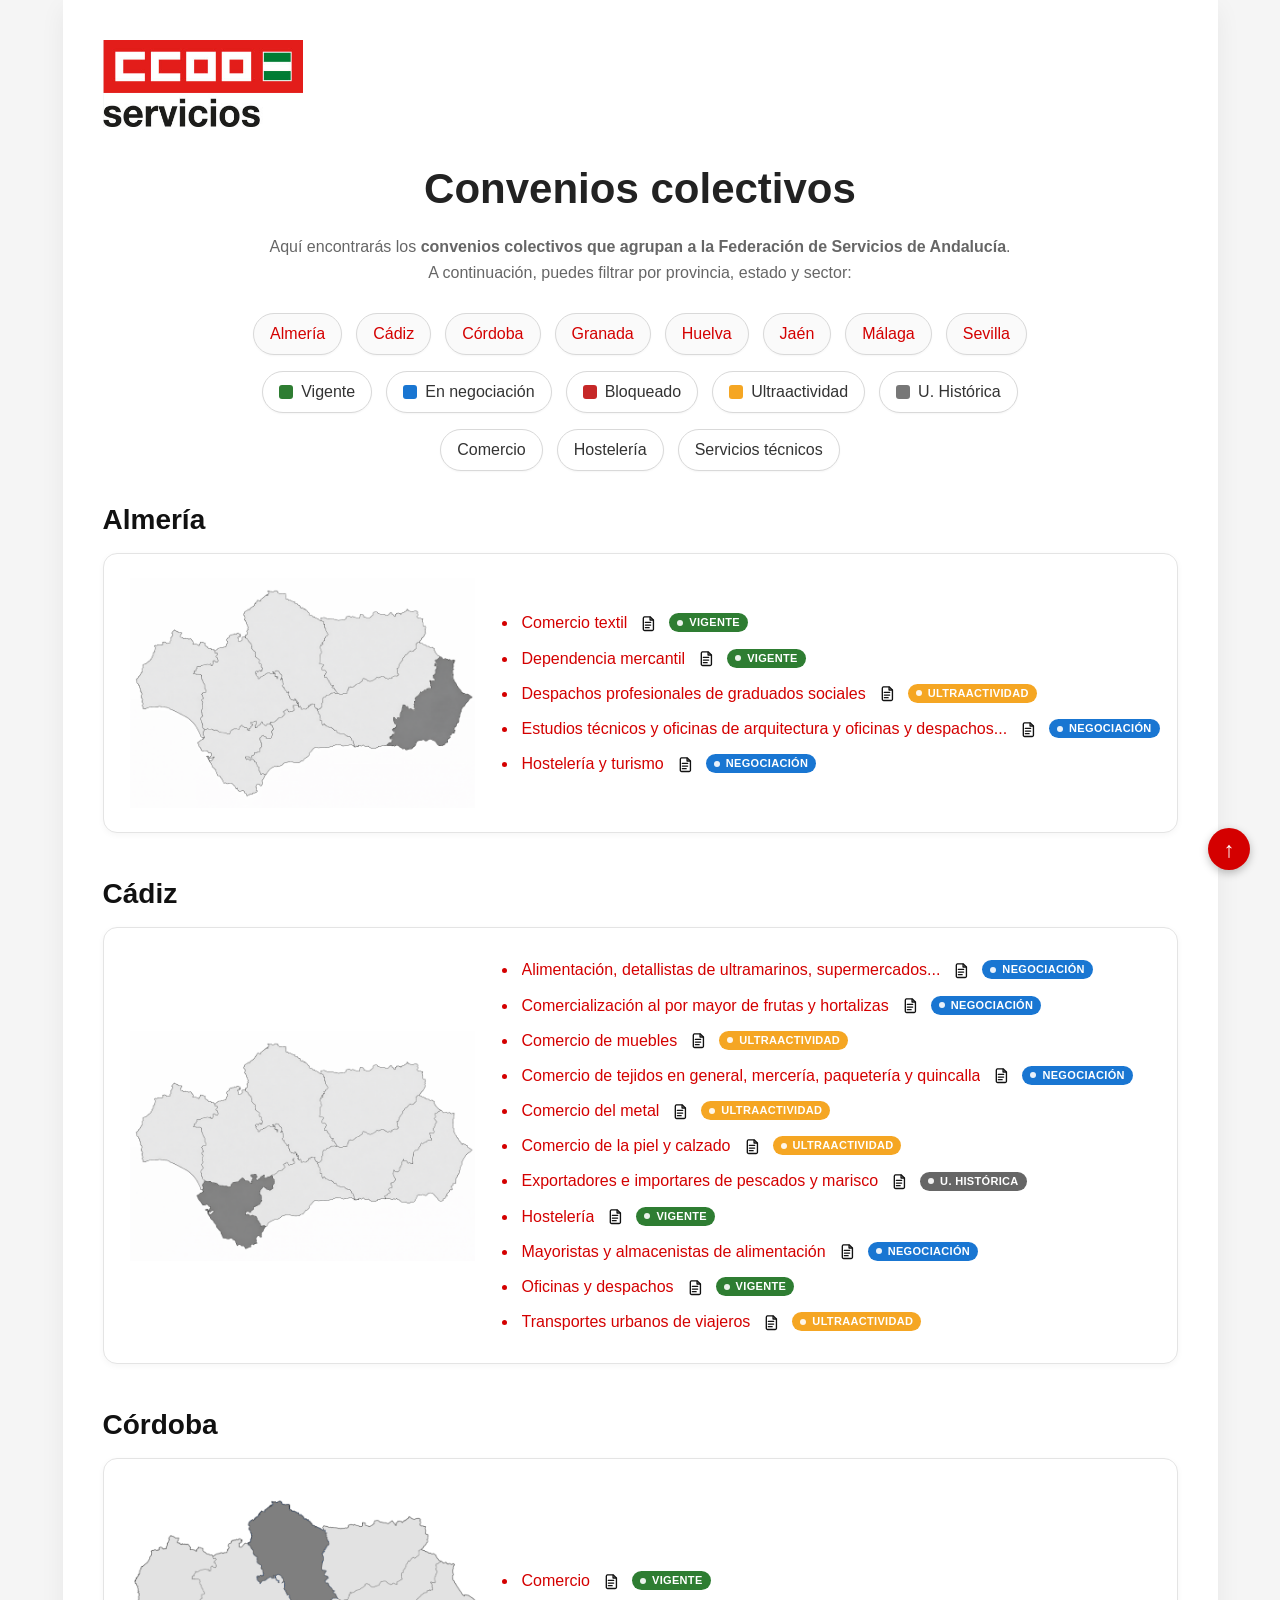
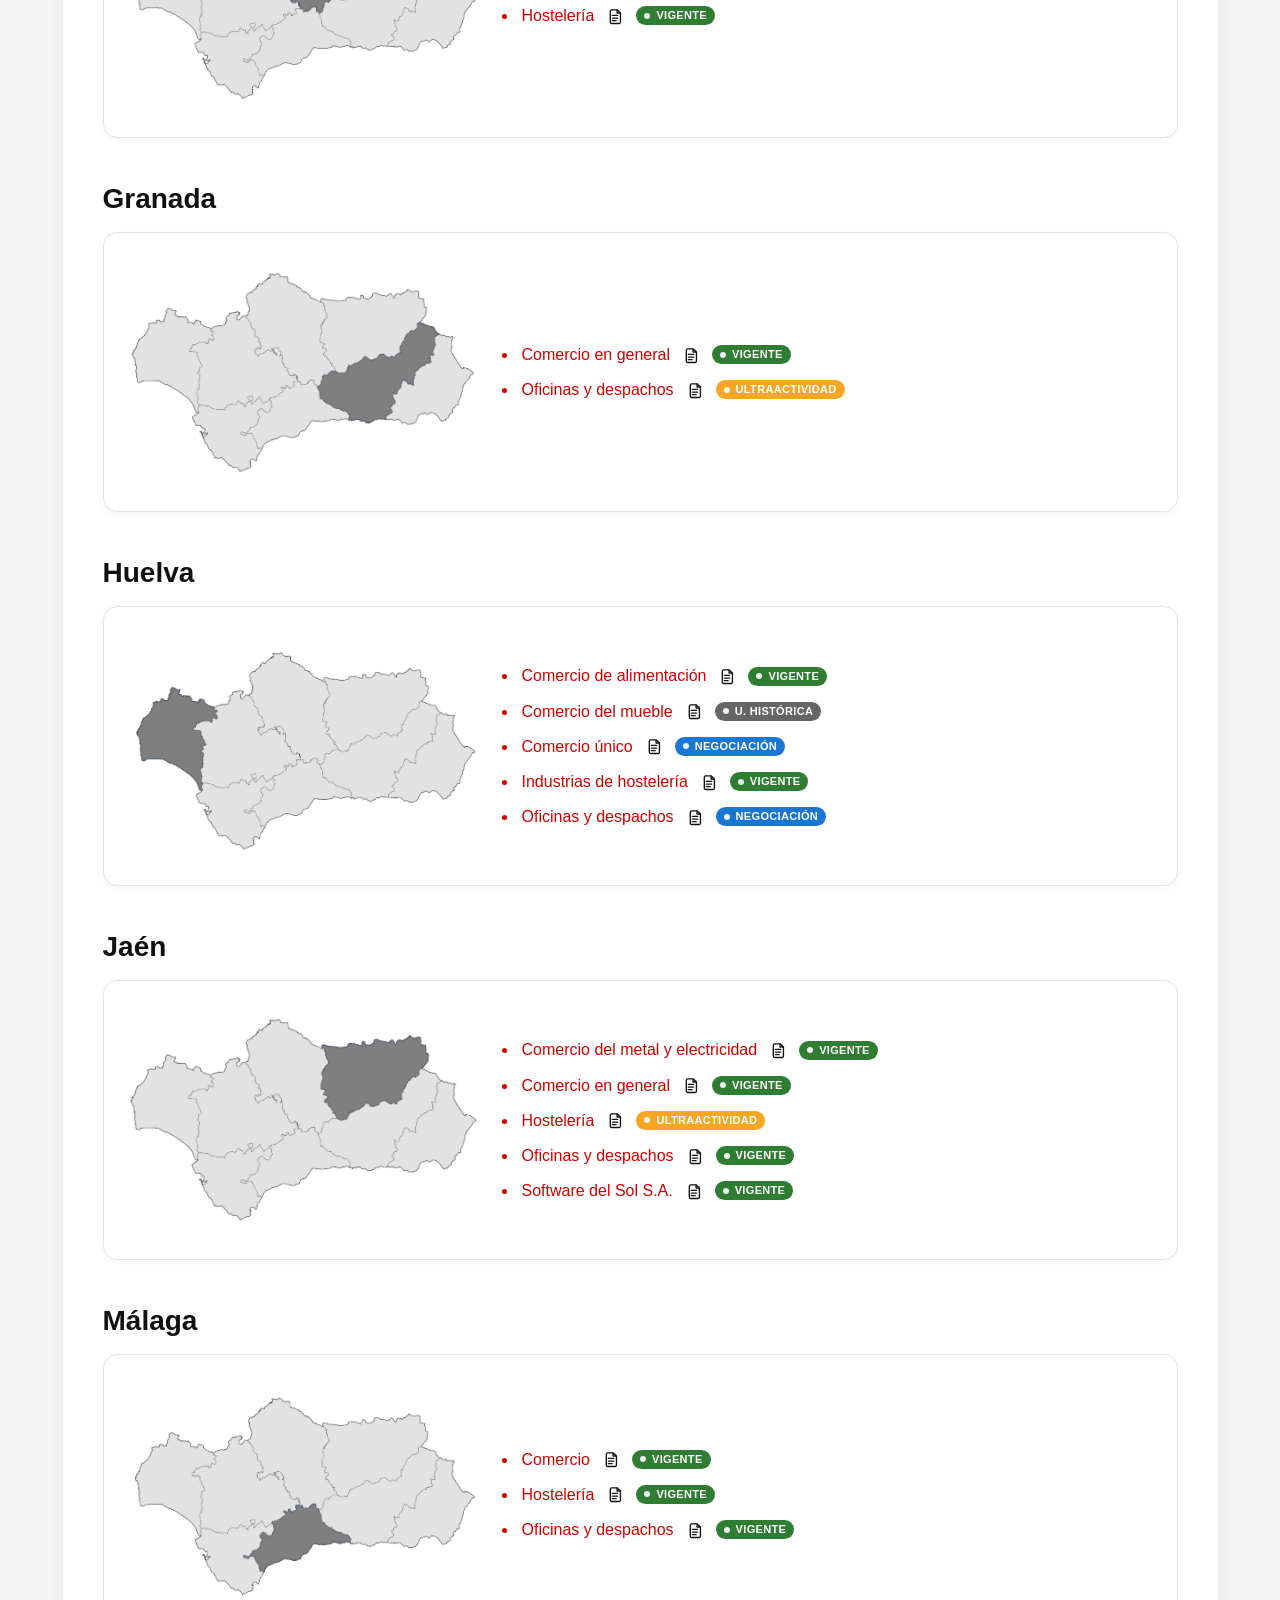
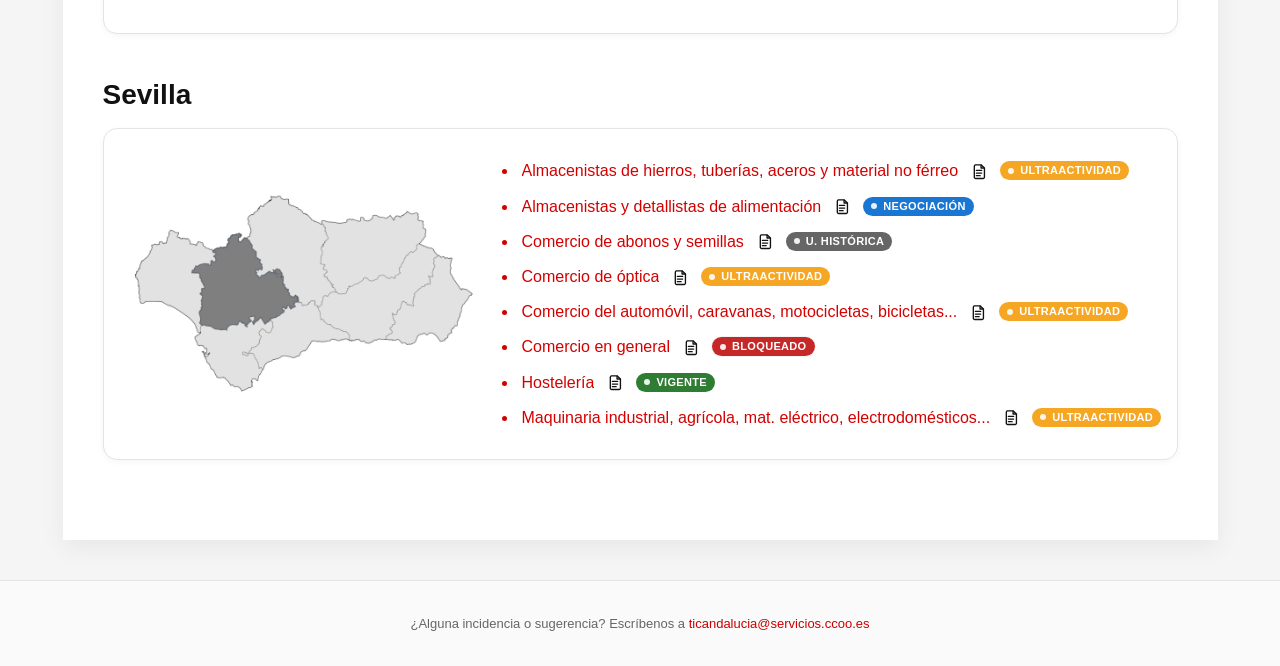
==== commit 3ccd1628: "Update index.html" ====
--- a/index.html
+++ b/index.html
@@ -1,4 +1,4 @@
-<!DOCTYPE html>
+<!DOCTYPE html> 
 
 <html lang="es">
 <head>
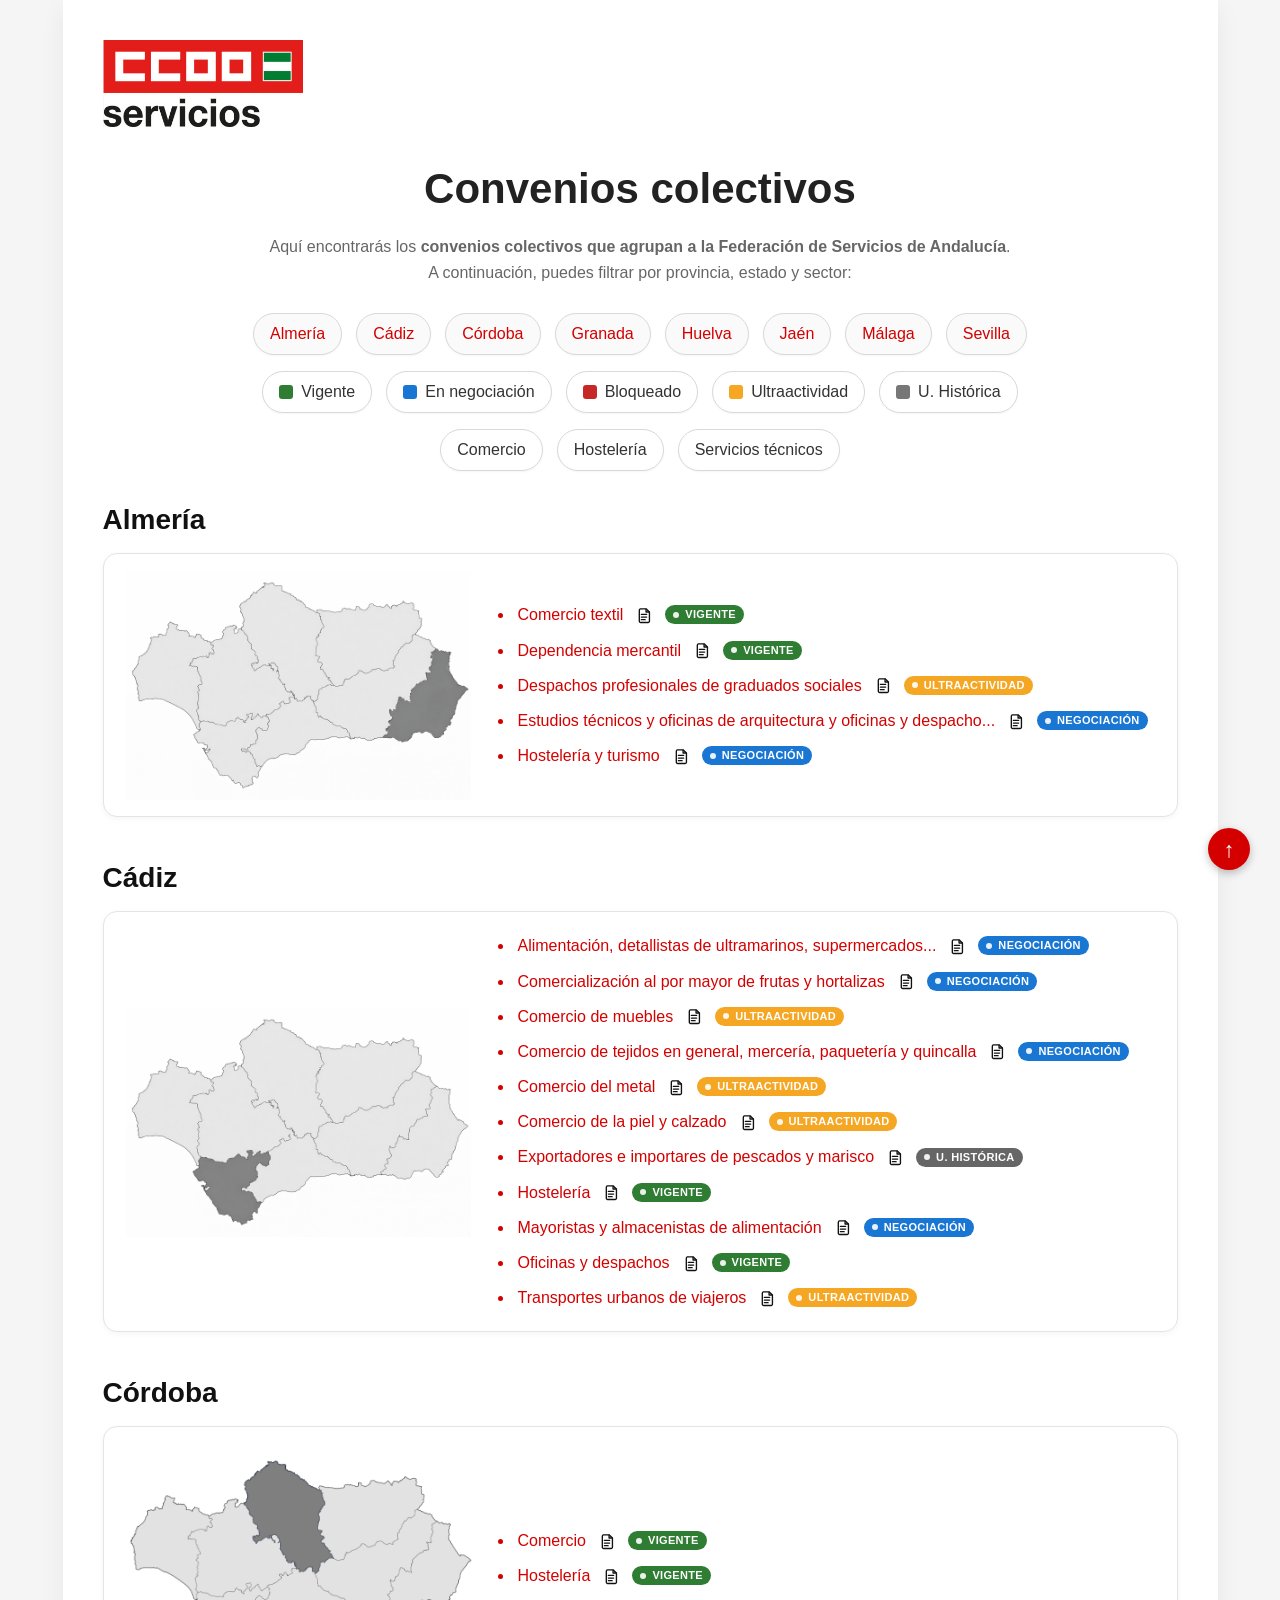
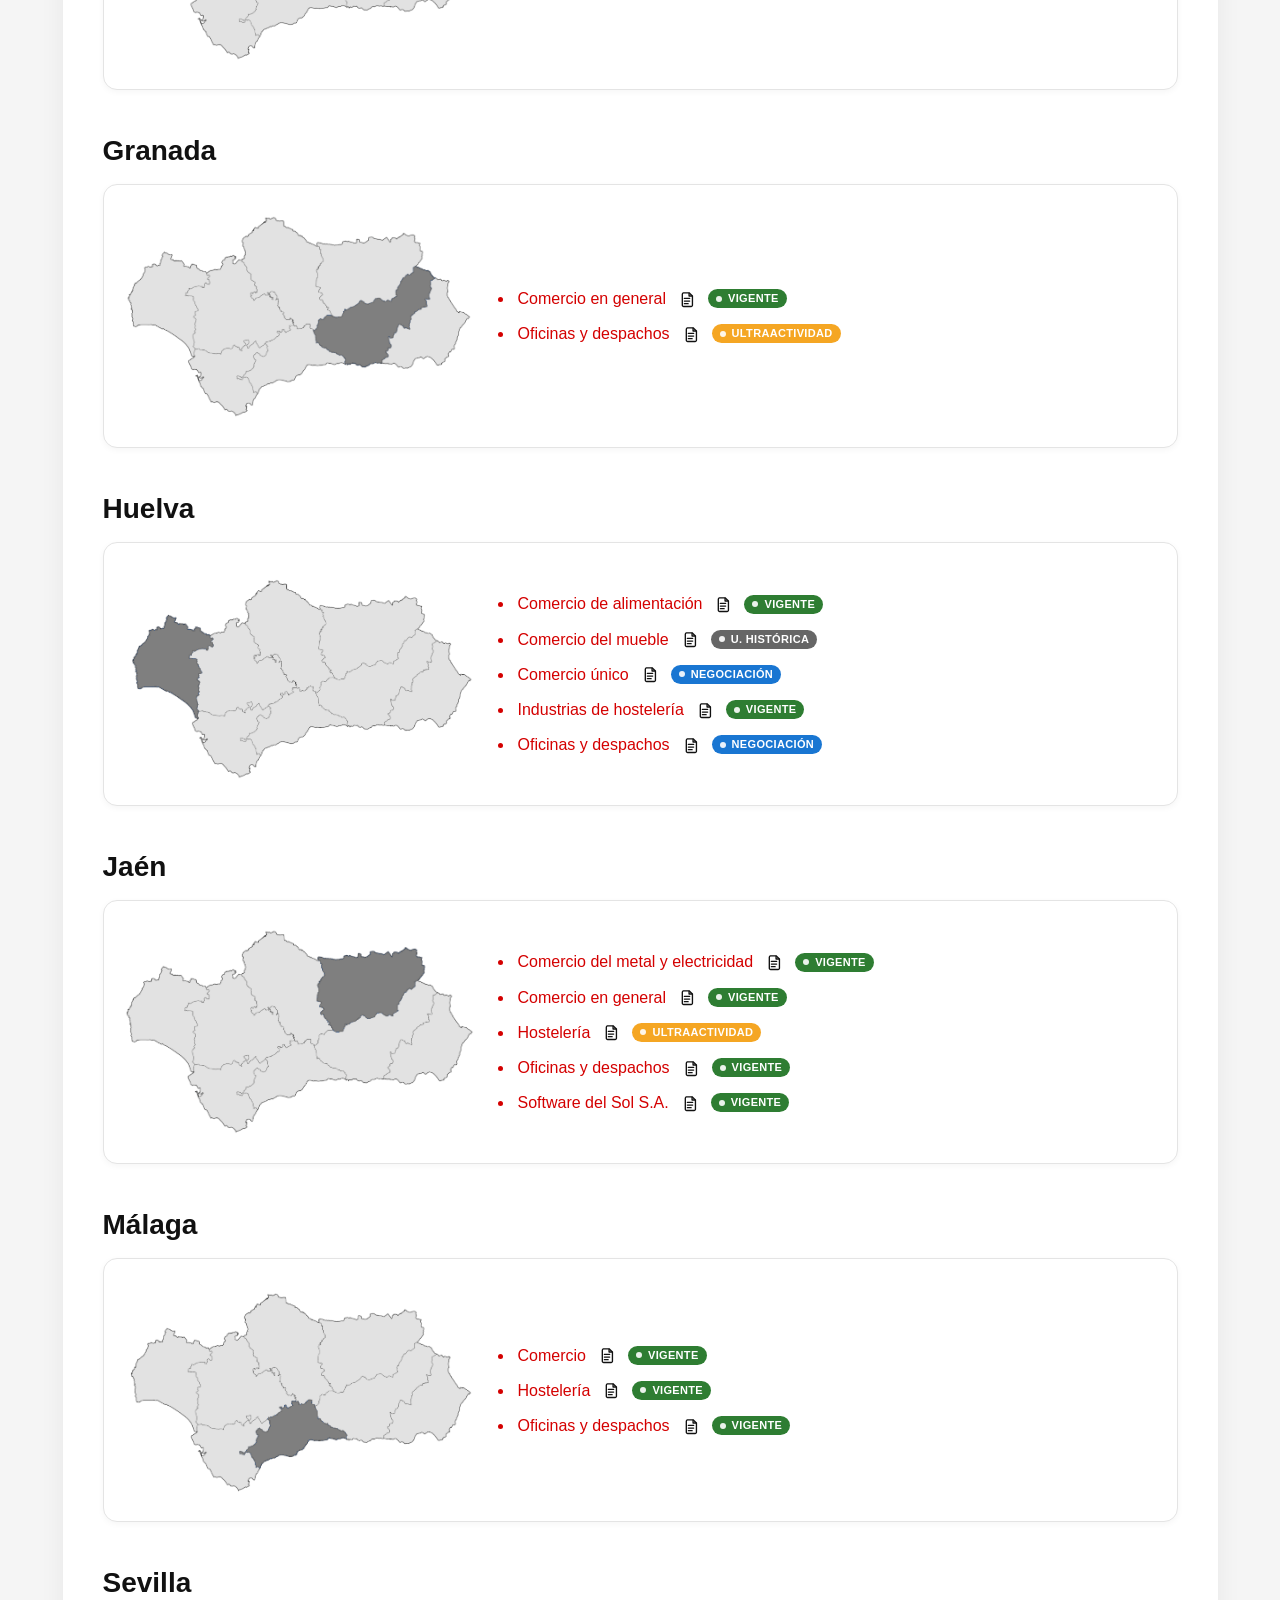
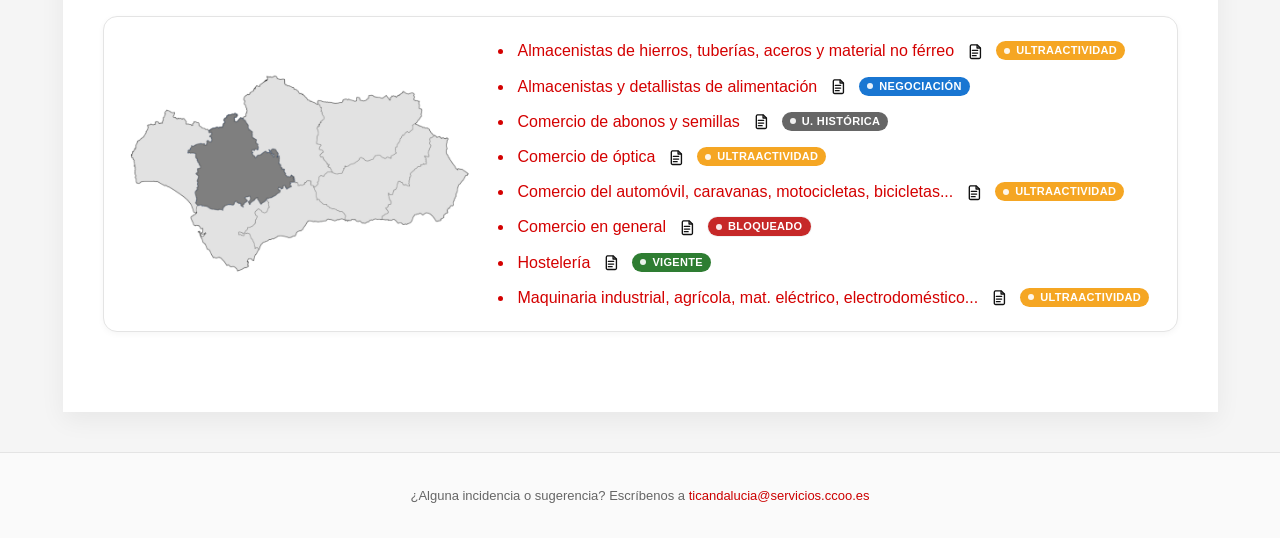
==== commit a647e340: "Add files via upload" ====
--- a/index.html
+++ b/index.html
@@ -1,4 +1,4 @@
-<!DOCTYPE html> 
+<!DOCTYPE html>
 
 <html lang="es">
 <head>
@@ -79,7 +79,7 @@
 </svg>
 </button>
 </div><span class="estado ultraactividad" class="estado vigente">ULTRAACTIVIDAD</span></div></li>
-<li class="convenio negociacion" data-codigo="04000295011982"><div class="convenio-cabecera"><a href="https://ccoo.app/convenio/convenio-colectivo-estudios-tecnicos-y-oficinas-de-arquitectura-y-oficinas-y-despachos-en-general-de-almeria/" title="Información general" target="_blank" rel="noopener">Estudios técnicos y oficinas de arquitectura y oficinas y despachos...</a><div class="convenio-acciones">
+<li class="convenio negociacion" data-codigo="04000295011982"><div class="convenio-cabecera"><a href="https://ccoo.app/convenio/convenio-colectivo-estudios-tecnicos-y-oficinas-de-arquitectura-y-oficinas-y-despachos-en-general-de-almeria/" title="Información general" target="_blank" rel="noopener">Estudios técnicos y oficinas de arquitectura y oficinas y despacho...</a><div class="convenio-acciones">
 <button aria-label="Detalle" class="icono-accion icono-detalle" title="Detalle" type="button">
 <svg aria-hidden="true" viewbox="0 0 24 24">
 <path d="M7 3.75h7.75L19.25 8v12.25A1.75 1.75 0 0 1 17.5 22h-10A1.75 1.75 0 0 1 5.75 20.25V5.5A1.75 1.75 0 0 1 7.5 3.75Z" fill="none" stroke="currentColor" stroke-linejoin="round" stroke-width="1.8"></path>
@@ -454,7 +454,7 @@
 </svg>
 </button>
 </div><span class="estado vigente">VIGENTE</span></div></li>
-<li class="convenio ultraactividad" data-codigo="41000765011981"><div class="convenio-cabecera"><a href="https://ccoo.app/convenio/convenio-colectivo-comercio-maquinaria-ind-agricola-mat-electrico-electrodomesticos-oficinas-de-sevilla/" title="Información general" target="_blank" rel="noopener">Maquinaria industrial, agrícola, mat. eléctrico, electrodomésticos...</a><div class="convenio-acciones">
+<li class="convenio ultraactividad" data-codigo="41000765011981"><div class="convenio-cabecera"><a href="https://ccoo.app/convenio/convenio-colectivo-comercio-maquinaria-ind-agricola-mat-electrico-electrodomesticos-oficinas-de-sevilla/" title="Información general" target="_blank" rel="noopener">Maquinaria industrial, agrícola, mat. eléctrico, electrodoméstico...</a><div class="convenio-acciones">
 <button aria-label="Detalle" class="icono-accion icono-detalle" title="Detalle" type="button">
 <svg aria-hidden="true" viewbox="0 0 24 24">
 <path d="M7 3.75h7.75L19.25 8v12.25A1.75 1.75 0 0 1 17.5 22h-10A1.75 1.75 0 0 1 5.75 20.25V5.5A1.75 1.75 0 0 1 7.5 3.75Z" fill="none" stroke="currentColor" stroke-linejoin="round" stroke-width="1.8"></path>
--- a/style.css
+++ b/style.css
@@ -148,6 +148,20 @@
   height: 230px;
   object-fit: contain;
   display: block;
+}
+
+.convenio-item {
+  display: flex;
+  flex-wrap: wrap;
+  align-items: center;
+  gap: 6px;
+}
+
+.convenio-item {
+  display: flex;
+  flex-wrap: wrap;
+  align-items: center;
+  gap: 6px;
 }
 
 .convenios ul,
@@ -195,6 +209,7 @@
   letter-spacing: 0.03em;       
   white-space: nowrap;
   flex-shrink: 0;
+  cursor: pointer;
 }
 
 .estado::before {
@@ -224,6 +239,11 @@
 /* .provincia li.caducado .texto-caducado {
   text-decoration: line-through;
 } */
+
+.estado:hover {
+  opacity: 0.92;
+  transform: translateY(-1px);
+}
 
 .volver-arriba {
   position: fixed;
@@ -301,13 +321,11 @@
   display: flex;
   align-items: center;
   gap: 8px;
-  flex-wrap: nowrap; /* evita salto de la etiqueta */
+  flex-wrap: nowrap;
 }
 
 .convenio-cabecera a {
-  overflow: hidden;
-  text-overflow: ellipsis;
-  white-space: nowrap;
+  white-space: normal;
 }
 
 .convenio-cabecera > a,
@@ -559,7 +577,7 @@
   background: #ffffff;
   border: 1px solid #e4e4e4;
   border-radius: 14px;
-  padding: 24px;
+  padding: 16px 20px;
 
   box-shadow: 0 2px 6px rgba(0, 0, 0, 0.04);
 }
@@ -599,3 +617,35 @@
 .footer a:hover {
   text-decoration: underline;
 }
+
+/* Ajustes para móvil */
+@media (max-width: 600px) {
+  .convenio-item {
+    align-items: flex-start;
+  }
+
+  .convenio-cabecera {
+    flex-direction: column;
+    align-items: flex-start;
+    flex-wrap: wrap;
+  }
+
+  .convenio-cabecera a {
+    white-space: normal;
+    width: 100%;
+  }
+
+  .estado {
+    margin-left: 0;
+    margin-top: 2px;
+  }
+
+  .convenio-acciones {
+    margin-top: 4px;
+    display: flex;
+  }
+
+  .icono-accion {
+    margin-left: 4px;
+  }
+}
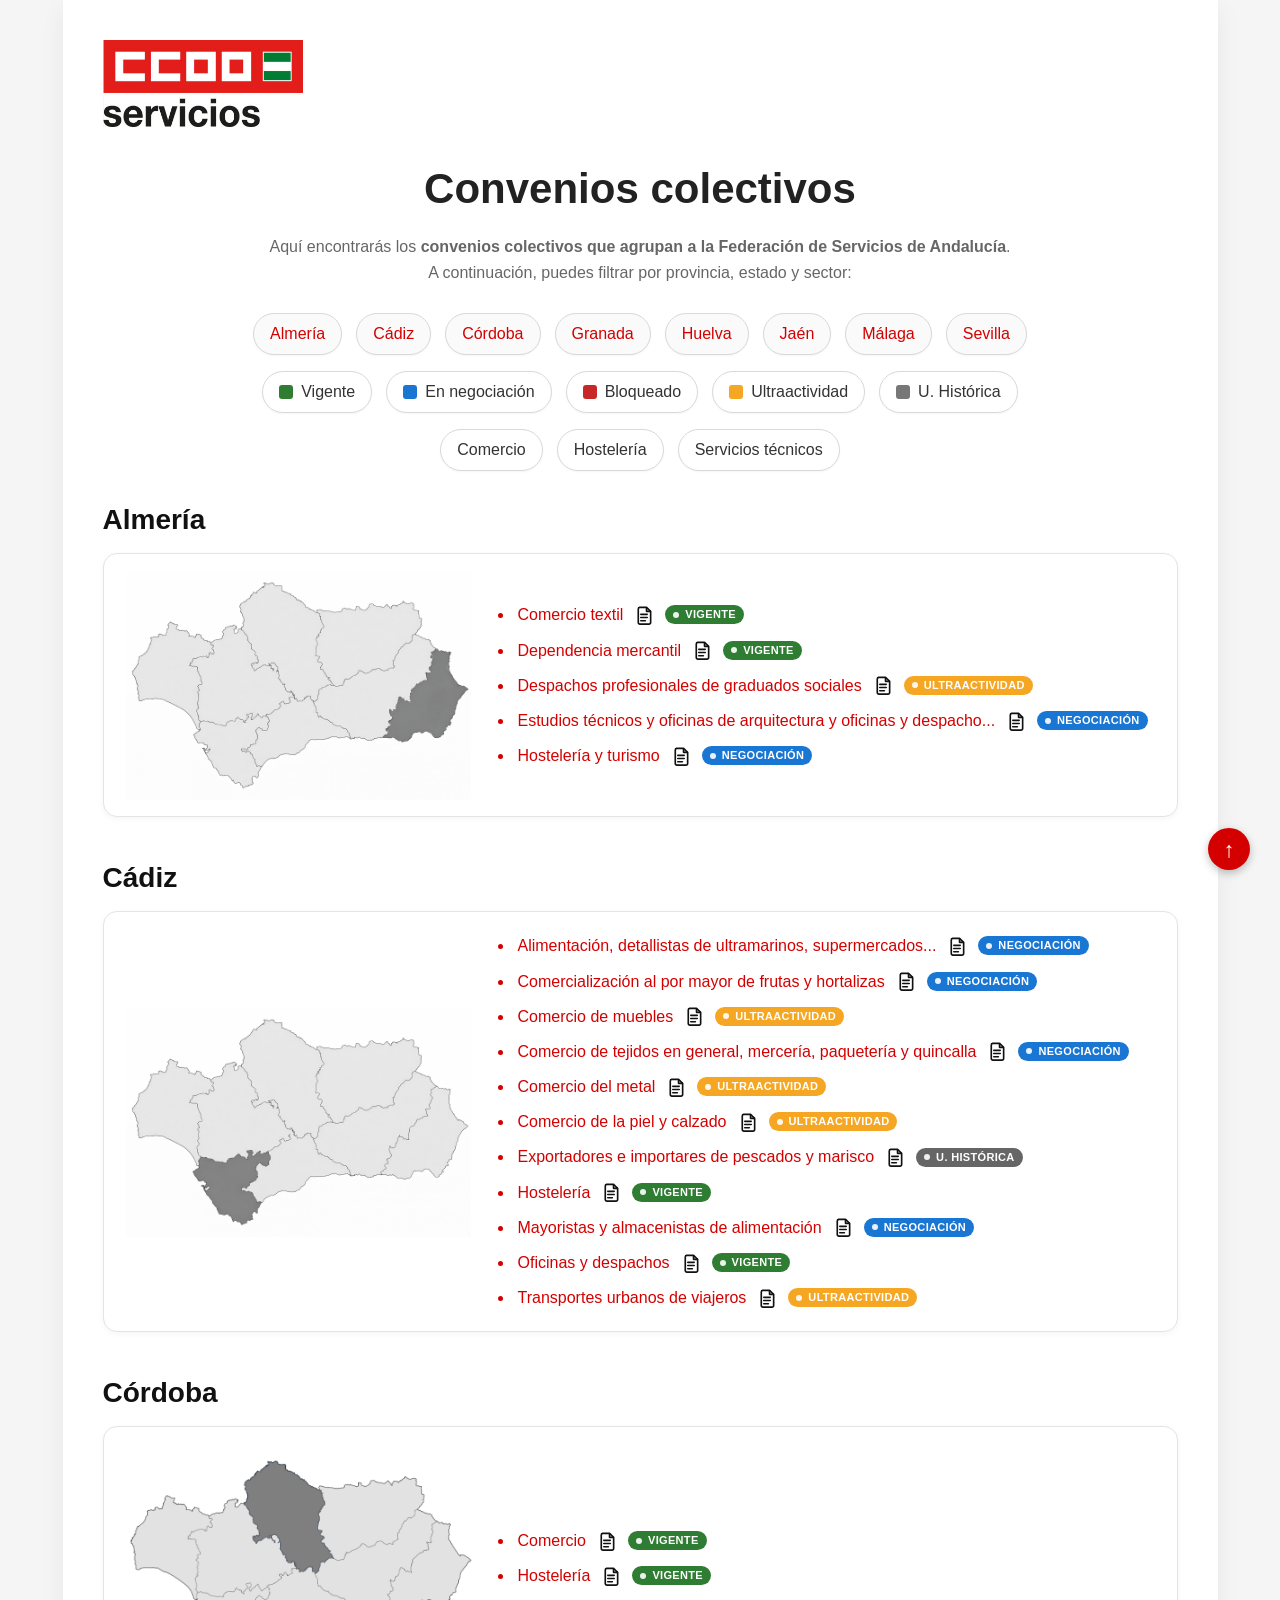
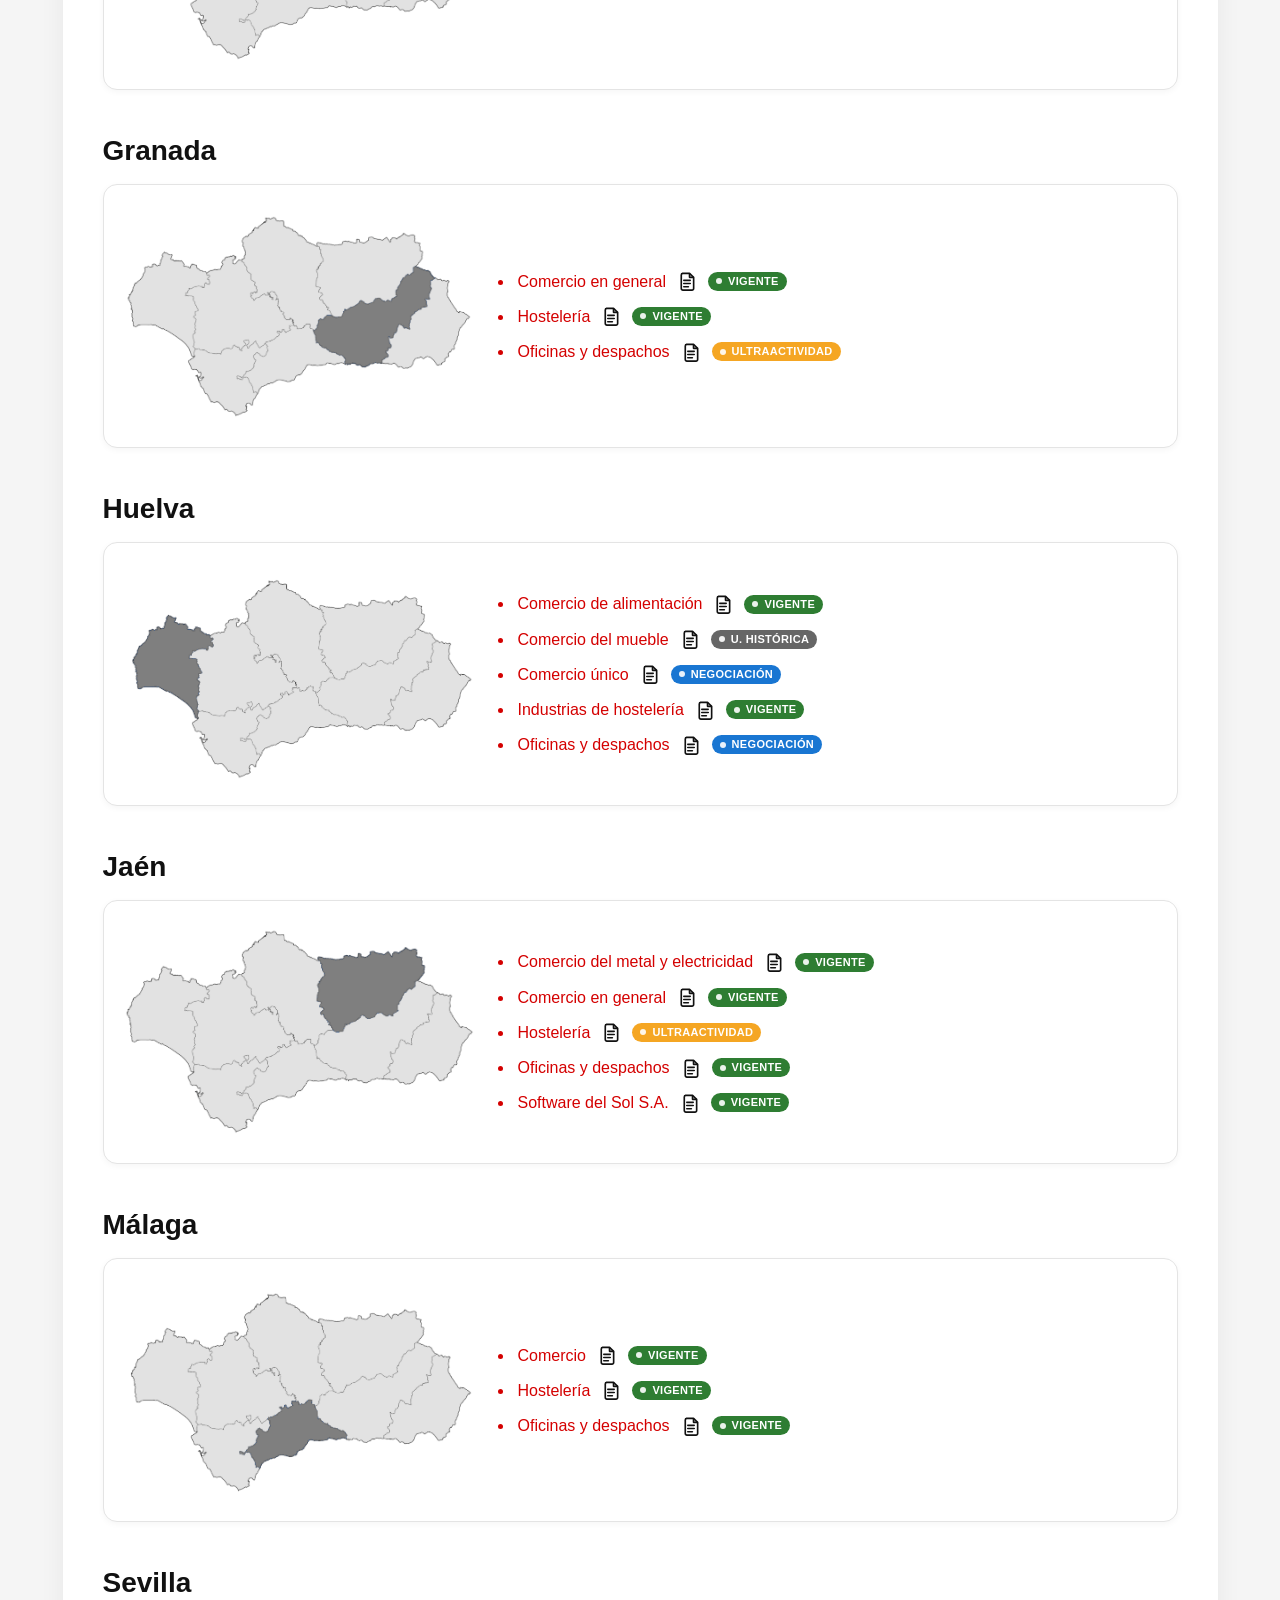
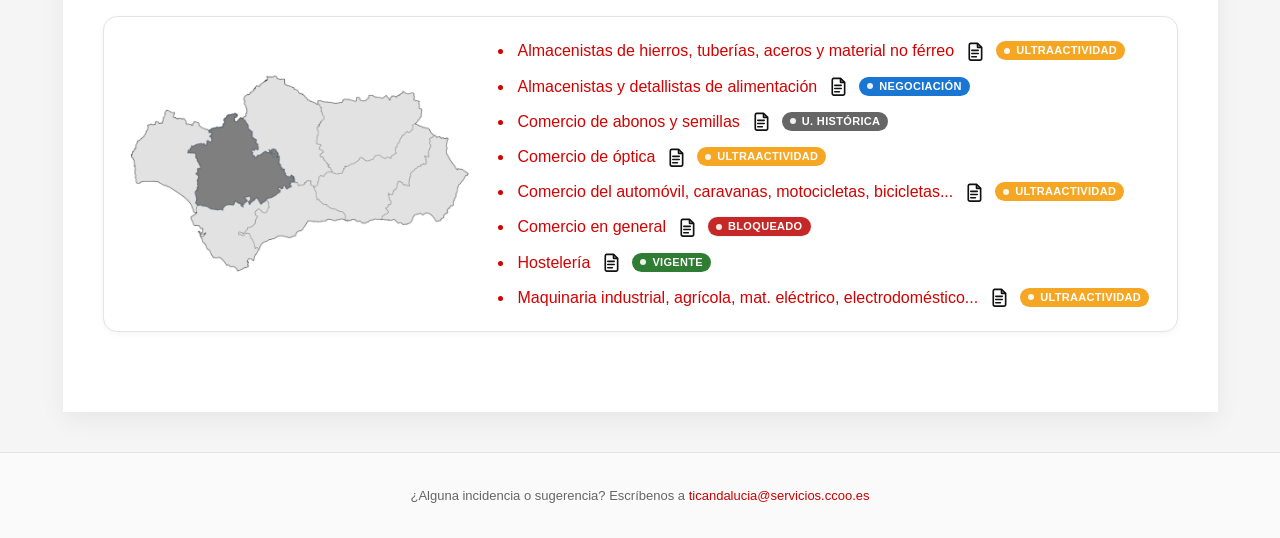
==== commit d25774ee: "Add files via upload" ====
--- a/index.html
+++ b/index.html
@@ -241,6 +241,15 @@
 </svg>
 </button>
 </div><span class="estado vigente">VIGENTE</span></div></li>
+<li class="convenio vigente" data-codigo="18000185011981"><div class="convenio-cabecera"><a href="https://ccoo.app/convenio/convenio-colectivo-industria-de-hosteleria-de-granada/" title="Información general" target="_blank" rel="noopener">Hostelería</a><div class="convenio-acciones">
+<button aria-label="Detalle" class="icono-accion icono-detalle" title="Detalle" type="button">
+<svg aria-hidden="true" viewbox="0 0 24 24">
+<path d="M7 3.75h7.75L19.25 8v12.25A1.75 1.75 0 0 1 17.5 22h-10A1.75 1.75 0 0 1 5.75 20.25V5.5A1.75 1.75 0 0 1 7.5 3.75Z" fill="none" stroke="currentColor" stroke-linejoin="round" stroke-width="1.8"></path>
+<path d="M14.75 3.75V8h4.5" fill="none" stroke="currentColor" stroke-linejoin="round" stroke-width="1.8"></path>
+<path d="M8.5 11.25h7M8.5 14.75h7M8.5 18.25h5" fill="none" stroke="currentColor" stroke-linecap="round" stroke-width="1.8"></path>
+</svg>
+</button>
+</div><span class="estado vigente">VIGENTE</span></div></li>
 <li class="convenio ultraactividad" data-codigo="18000035011982"><div class="convenio-cabecera"><a href="https://ccoo.app/convenio/convenio-colectivo-oficinas-y-despachos-de-granada/" title="Información general" target="_blank" rel="noopener">Oficinas y despachos</a><div class="convenio-acciones">
 <button aria-label="Detalle" class="icono-accion icono-detalle" title="Detalle" type="button">
 <svg aria-hidden="true" viewbox="0 0 24 24">
--- a/style.css
+++ b/style.css
@@ -356,8 +356,8 @@
 }
 
 .icono-accion svg {
-  width: 18px;
-  height: 18px;
+  width: 22px;
+  height: 22px;
   display: block;
 }
 
@@ -618,6 +618,39 @@
   text-decoration: underline;
 }
 
+.detalle-hero {
+  display: flex;
+  justify-content: space-between;
+  align-items: flex-start;
+}
+
+.detalle-hero-acciones {
+  margin-top: 10px;
+}
+
+.btn-descargar {
+  display: inline-block;
+  padding: 8px 16px;
+  border: 2px solid #d40000;
+  color: #d40000;
+  border-radius: 999px;
+  text-decoration: none;
+  font-weight: 600;
+  transition: all 0.2s ease;
+}
+
+.btn-descargar:hover {
+  background: #d40000;
+  color: #fff;
+}
+
+.detalle-topbar {
+  display: flex;
+  justify-content: space-between;
+  align-items: center;
+  margin-bottom: 10px;
+}
+
 /* Ajustes para móvil */
 @media (max-width: 600px) {
   .convenio-item {
@@ -648,4 +681,11 @@
   .icono-accion {
     margin-left: 4px;
   }
-}
+  
+  .detalle-topbar {
+    flex-direction: column;
+    align-items: flex-start;
+    gap: 8px;
+  }
+  
+}
